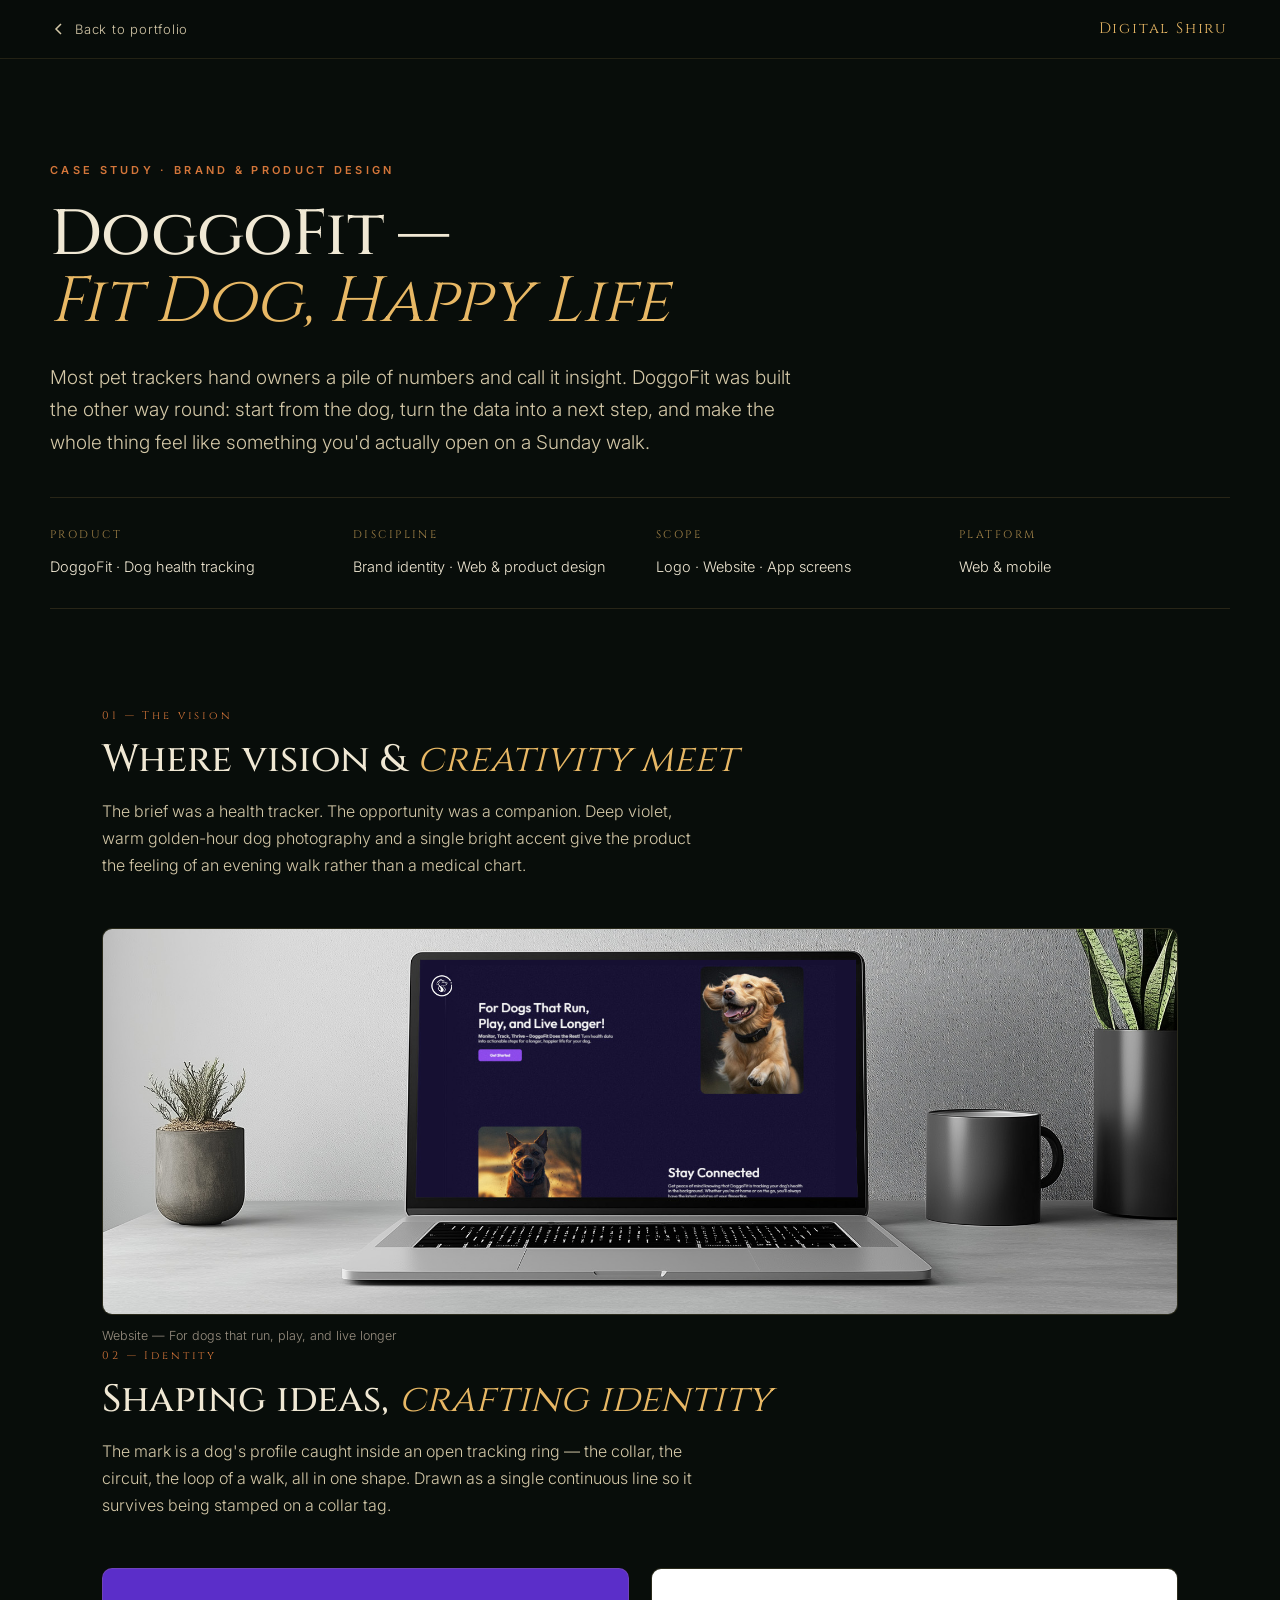
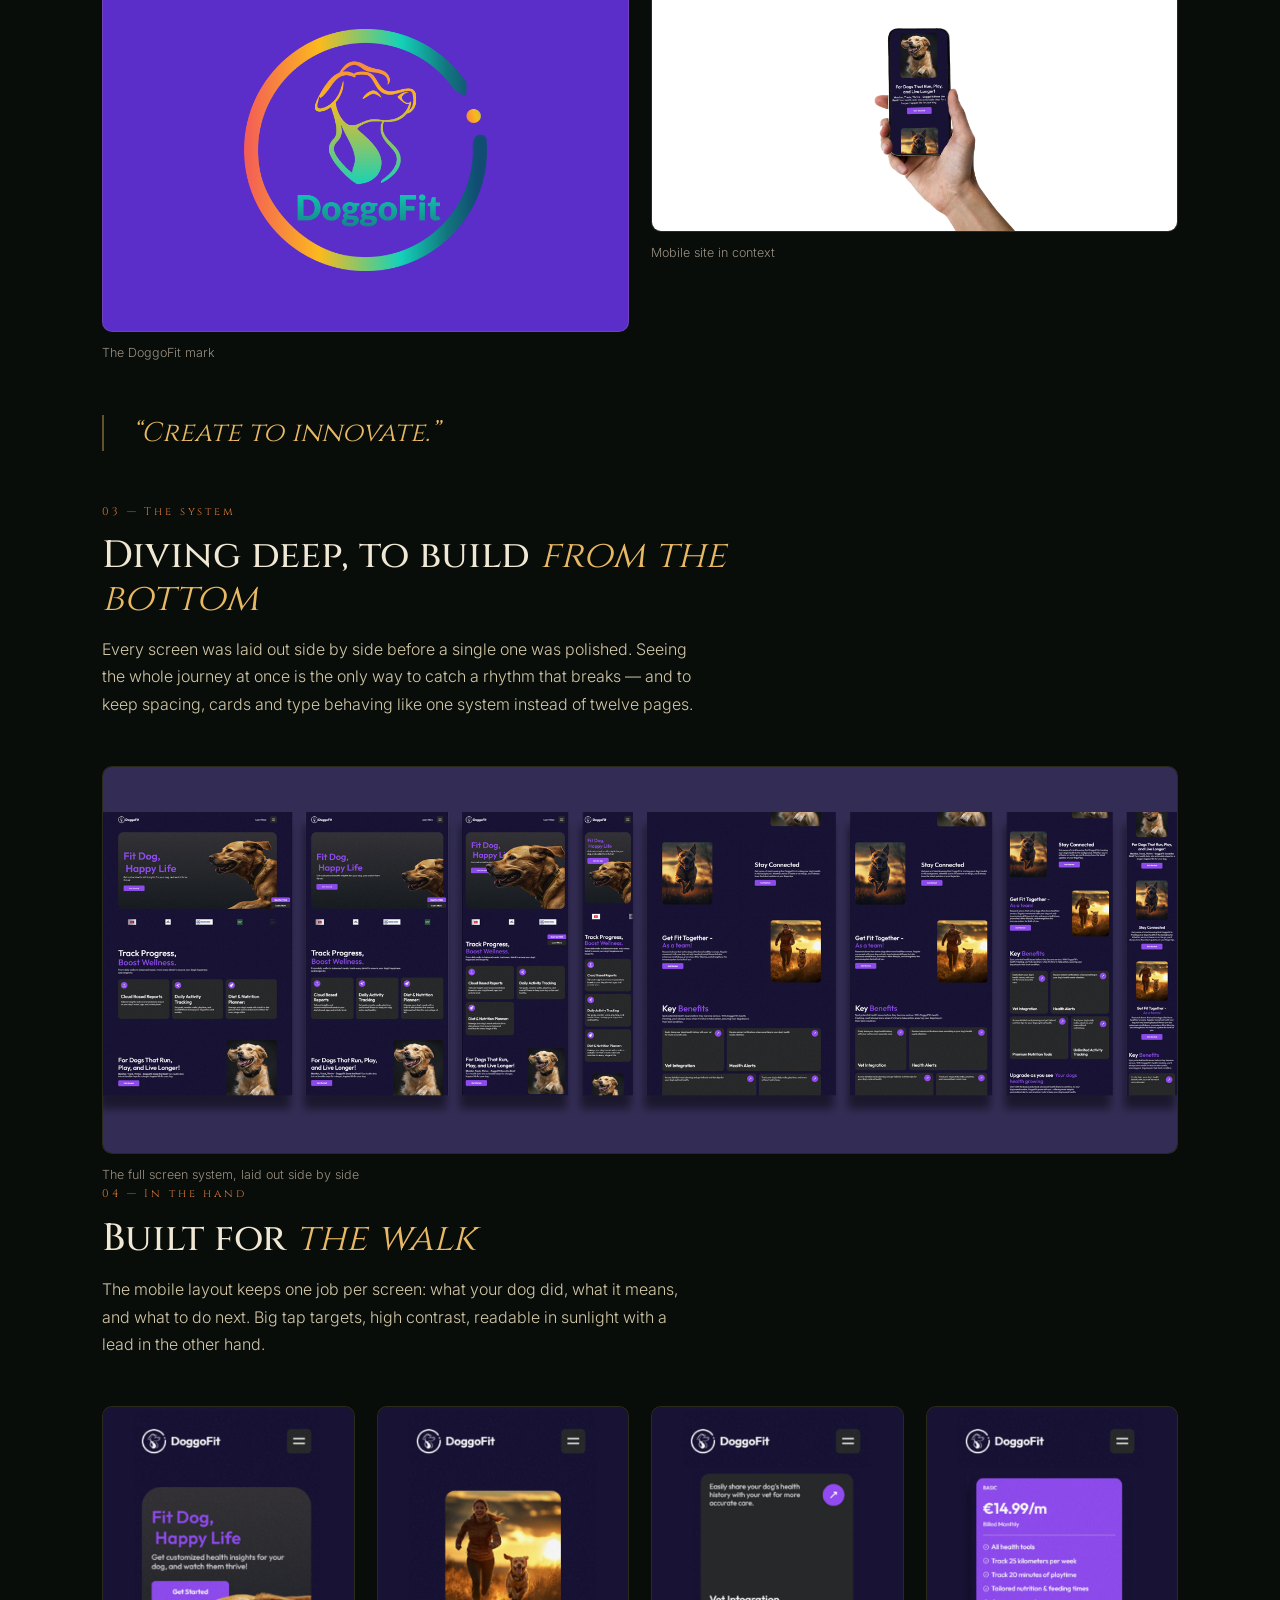
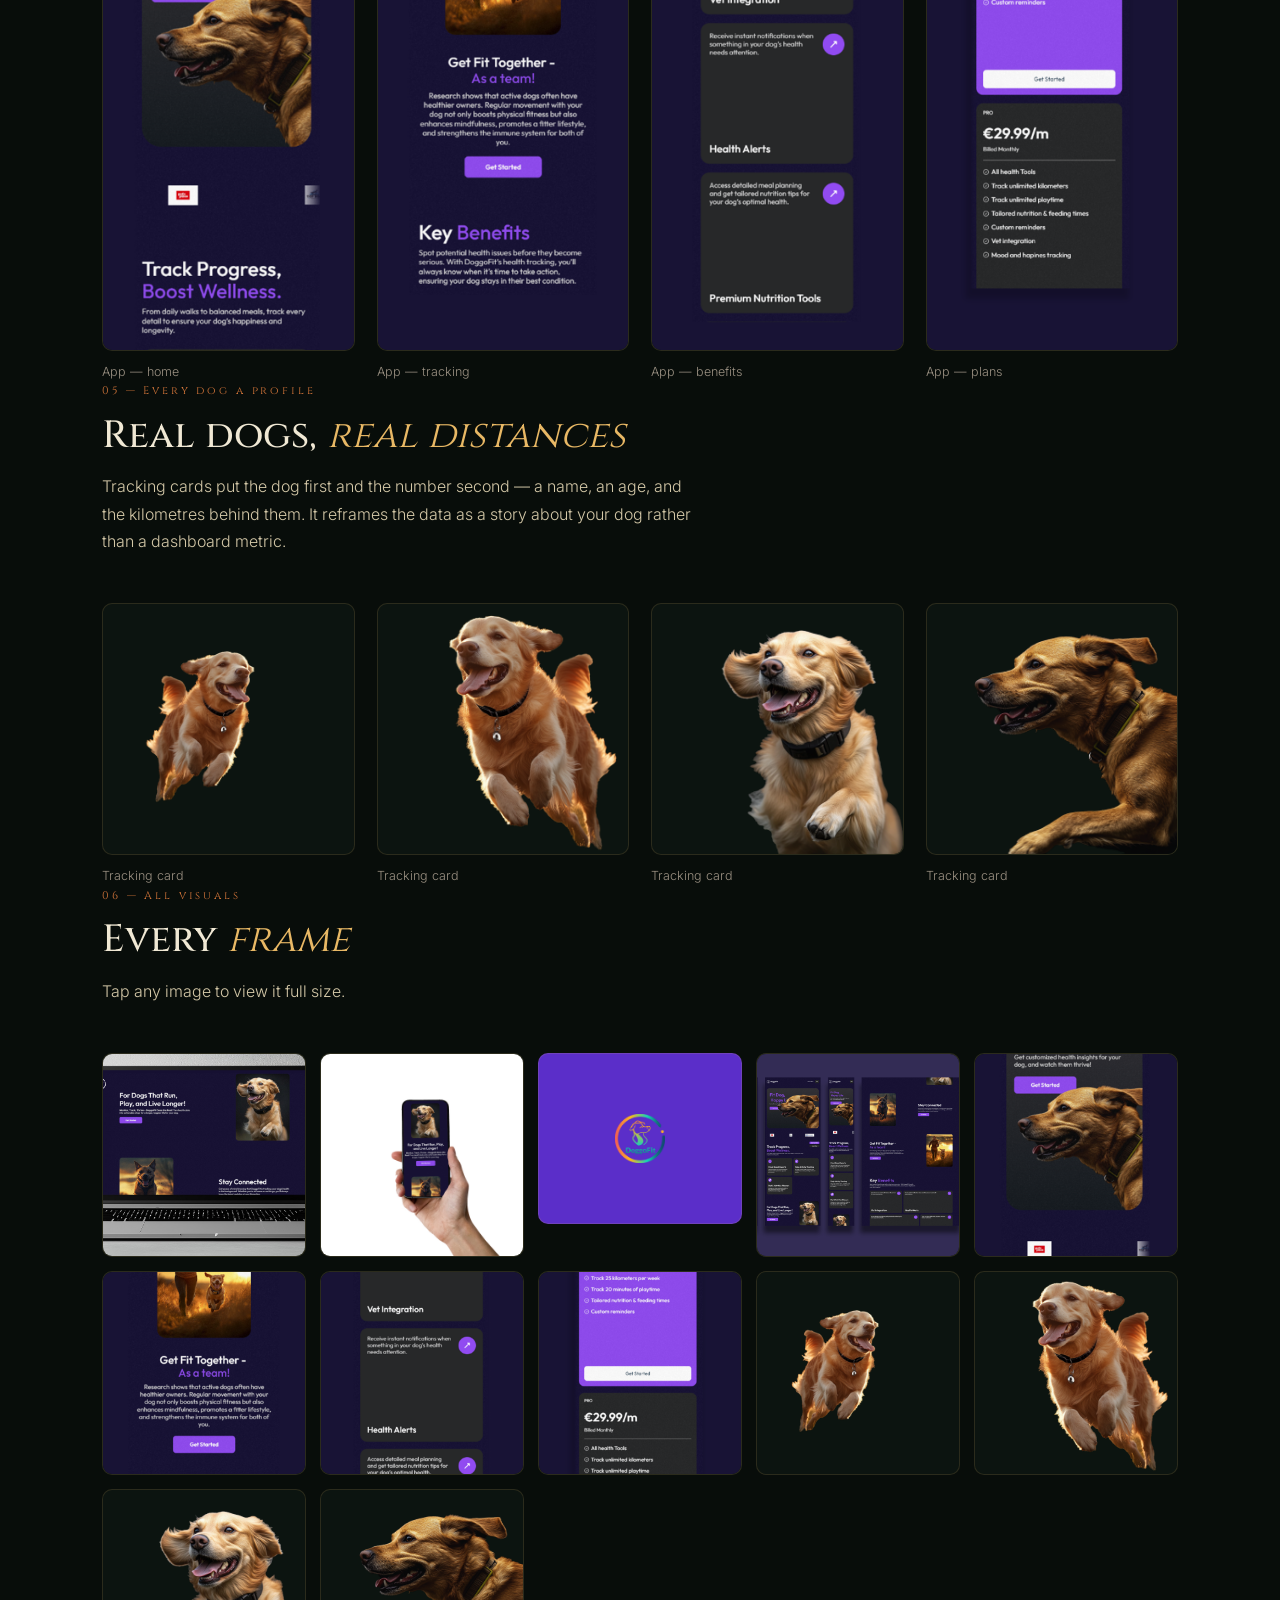
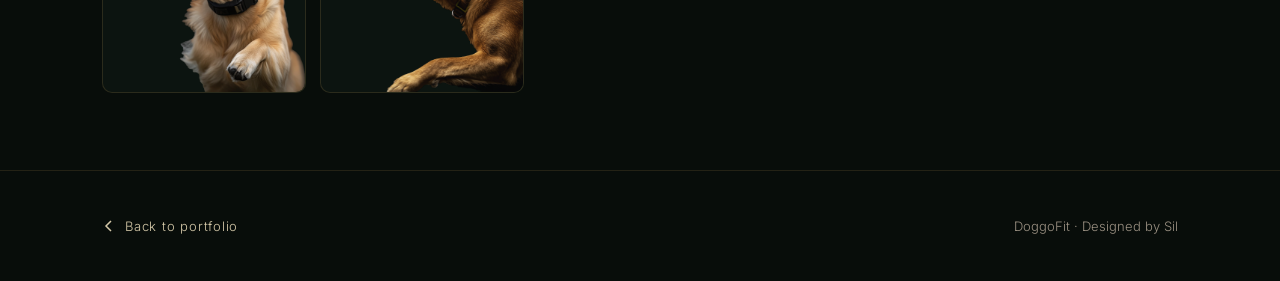
==== case-doggofit.html @ 53820d95 "Legibility pass: WCAG AA contrast + minimum type sizes site-wide Audited every text node against its" ====
<!DOCTYPE html>
<html lang="en">
<head>
<meta charset="UTF-8" />
<meta name="viewport" content="width=device-width, initial-scale=1.0" />
<title>DoggoFit — Dog Health Tracking · Case Study · Digital Shiru</title>
<meta name="description" content="Case study: brand and product design for DoggoFit — turning a dog's health data into something owners actually act on." />
<link rel="preconnect" href="https://fonts.googleapis.com" />
<link rel="preconnect" href="https://fonts.gstatic.com" crossorigin />
<link href="https://fonts.googleapis.com/css2?family=Cinzel:wght@400;500;700&family=Inter:wght@300;400;500;600&display=swap" rel="stylesheet" />
<style>
  :root{
    --bg:#080d0a; --bg-2:#0c1410; --paper:#f0e8d4; --paper-muted:#d4c8a8;
    --gold:#e8b865; --gold-hi:#f5d088; --ember:#d4763a; --stone:#9a9082;
    --ease:cubic-bezier(.22,1,.36,1);
  }
  *{box-sizing:border-box}
  html{scroll-behavior:smooth}
  body{margin:0; background:var(--bg); color:var(--paper); font-family:'Inter',sans-serif; font-weight:300; font-size:16px; line-height:1.7; -webkit-font-smoothing:antialiased}
  img{max-width:100%; display:block}
  a{color:inherit}
  .wrap{max-width:1180px; margin:0 auto; padding:0 clamp(20px,5vw,52px)}

  .topbar{
    position:sticky; top:0; z-index:50;
    display:flex; align-items:center; justify-content:space-between; gap:20px;
    padding:16px clamp(20px,5vw,52px);
    background:rgba(8,13,10,.82); backdrop-filter:blur(12px);
    border-bottom:1px solid rgba(232,184,101,.12);
  }
  .back{display:inline-flex; align-items:center; gap:9px; text-decoration:none; font-size:13px; letter-spacing:.06em; color:var(--paper-muted); transition:color .3s}
  .back:hover{color:var(--gold)}
  .back svg{width:14px;height:14px}
  .topbar-brand{font-family:'Cinzel',serif; font-size:15px; letter-spacing:.12em; color:var(--gold)}

  .hero{padding:clamp(56px,8vw,110px) 0 clamp(40px,5vw,64px)}
  .eyebrow{font-family:'Inter',sans-serif; font-size:11px; font-weight:600; letter-spacing:.3em; text-transform:uppercase; color:var(--ember); margin:0 0 22px}
  h1{font-family:'Cinzel',serif; font-weight:500; font-size:clamp(32px,5.4vw,64px); line-height:1.05; letter-spacing:-.01em; margin:0 0 26px}
  h1 .accent{color:var(--gold); font-style:italic; font-weight:400}
  .lede{font-size:clamp(16px,1.7vw,19px); color:var(--paper-muted); max-width:62ch; margin:0 0 38px}
  .meta{display:grid; grid-template-columns:repeat(auto-fit,minmax(180px,1fr)); gap:24px 32px; padding:28px 0; margin-bottom:34px; border-top:1px solid rgba(232,184,101,.14); border-bottom:1px solid rgba(232,184,101,.14)}
  .meta-k{display:block; font-family:'Cinzel',serif; font-size:11px; letter-spacing:.22em; text-transform:uppercase; color:var(--gold); opacity:.7; margin-bottom:8px}
  .meta-v{font-size:14.5px; color:var(--paper)}

  section{padding:clamp(52px,7vw,96px) 0}
  .sec-head{max-width:70ch; margin-bottom:clamp(30px,4vw,48px)}
  .sec-num{font-family:'Cinzel',serif; font-size:11px; letter-spacing:.26em; color:var(--ember); display:block; margin-bottom:14px}
  h2{font-family:'Cinzel',serif; font-weight:500; font-size:clamp(24px,3.4vw,38px); line-height:1.12; margin:0 0 16px}
  h2 .accent{color:var(--gold); font-style:italic; font-weight:400}
  .sec-head p{color:var(--paper-muted); margin:0 0 14px; max-width:60ch}
  .sec-head p:last-child{margin-bottom:0}
  .pull{font-family:'Cinzel',serif; font-size:clamp(18px,2.4vw,27px); line-height:1.35; color:var(--gold); font-style:italic; margin:clamp(34px,4vw,52px) 0; padding-left:clamp(18px,2.4vw,28px); border-left:2px solid rgba(232,184,101,.4); max-width:26ch}

  .grid{display:grid; gap:clamp(14px,1.8vw,22px)}
  .g-1{grid-template-columns:1fr}
  .g-2{grid-template-columns:repeat(2,1fr)}
  .g-4{grid-template-columns:repeat(4,1fr)}
  .shot{position:relative; border-radius:10px; overflow:hidden; cursor:zoom-in; border:1px solid rgba(232,184,101,.14); background:var(--bg-2); transition:transform .5s var(--ease), border-color .4s, box-shadow .4s}
  .shot:hover{transform:translateY(-4px); border-color:rgba(232,184,101,.42); box-shadow:0 26px 56px -34px rgba(0,0,0,.9)}
  .shot img{width:100%; height:auto}
  .cap{font-size:12.5px; color:var(--stone); margin-top:10px}
  figure{margin:0}

  .logo-box{display:grid; place-items:center; padding:clamp(30px,5vw,60px); background:#5b2ec9}
  .logo-box img{max-width:min(260px,60%)}

  .gallery{display:grid; grid-template-columns:repeat(auto-fill,minmax(200px,1fr)); gap:14px}
  .gallery .shot img{aspect-ratio:1/1; object-fit:cover; height:100%}

  #lb{position:fixed; inset:0; z-index:9999; display:none; place-items:center; background:rgba(5,8,6,.95); backdrop-filter:blur(8px); padding:4vh 4vw}
  #lb.open{display:grid}
  #lb img{max-width:100%; max-height:88vh; border-radius:6px; box-shadow:0 40px 120px -30px #000; border:1px solid rgba(232,184,101,.22)}
  .lb-close,.lb-nav{position:fixed; background:rgba(12,20,16,.8); border:1px solid rgba(232,184,101,.28); color:var(--paper); cursor:pointer; border-radius:50%; width:46px; height:46px; display:grid; place-items:center; font-size:18px; transition:background .3s,color .3s}
  .lb-close:hover,.lb-nav:hover{background:var(--gold); color:#0d0a05}
  .lb-close{top:20px; right:20px}
  .lb-prev{left:20px; top:50%; transform:translateY(-50%)}
  .lb-next{right:20px; top:50%; transform:translateY(-50%)}
  .lb-count{position:fixed; bottom:22px; left:50%; transform:translateX(-50%); font-family:'Cinzel',serif; font-size:12px; letter-spacing:.18em; color:var(--paper-muted)}

  footer{border-top:1px solid rgba(232,184,101,.12); padding:44px 0; margin-top:clamp(40px,6vw,80px)}
  .foot-in{display:flex; align-items:center; justify-content:space-between; gap:20px; flex-wrap:wrap}
  .foot-in span{font-size:13px; color:var(--stone)}

  @media(max-width:820px){ .g-4{grid-template-columns:repeat(2,1fr)} }
  @media(max-width:560px){ .g-2{grid-template-columns:1fr} .lb-prev{left:10px} .lb-next{right:10px} }
</style>
</head>
<body>

<header class="topbar">
  <a class="back" href="index.html#design">
    <svg viewBox="0 0 14 14" fill="none" stroke="currentColor" stroke-width="1.5"><path d="M9 2L4 7l5 5"/></svg>
    Back to portfolio
  </a>
  <span class="topbar-brand">Digital Shiru</span>
</header>

<main>
  <!-- ============ HERO ============ -->
  <div class="wrap hero">
    <p class="eyebrow">Case Study · Brand &amp; Product Design</p>
    <h1>DoggoFit —<br /><span class="accent">Fit Dog, Happy Life</span></h1>
    <p class="lede">
      Most pet trackers hand owners a pile of numbers and call it insight. DoggoFit was built
      the other way round: start from the dog, turn the data into a next step, and make the
      whole thing feel like something you'd actually open on a Sunday walk.
    </p>

    <div class="meta">
      <div><span class="meta-k">Product</span><span class="meta-v">DoggoFit · Dog health tracking</span></div>
      <div><span class="meta-k">Discipline</span><span class="meta-v">Brand identity · Web &amp; product design</span></div>
      <div><span class="meta-k">Scope</span><span class="meta-v">Logo · Website · App screens</span></div>
      <div><span class="meta-k">Platform</span><span class="meta-v">Web &amp; mobile</span></div>
    </div>
  </div>

  <!-- ============ 01 ============ -->
  <section class="wrap">
    <div class="sec-head">
      <span class="sec-num">01 — The vision</span>
      <h2>Where vision &amp; <span class="accent">creativity meet</span></h2>
      <p>
        The brief was a health tracker. The opportunity was a companion. Deep violet, warm
        golden-hour dog photography and a single bright accent give the product the feeling of
        an evening walk rather than a medical chart.
      </p>
    </div>
    <div class="grid g-1" id="g-vision"></div>
  </section>

  <!-- ============ 02 ============ -->
  <section class="wrap">
    <div class="sec-head">
      <span class="sec-num">02 — Identity</span>
      <h2>Shaping ideas, <span class="accent">crafting identity</span></h2>
      <p>
        The mark is a dog's profile caught inside an open tracking ring — the collar, the
        circuit, the loop of a walk, all in one shape. Drawn as a single continuous line so it
        survives being stamped on a collar tag.
      </p>
    </div>
    <div class="grid g-2" id="g-identity"></div>
    <p class="pull">“Create to innovate.”</p>
  </section>

  <!-- ============ 03 ============ -->
  <section class="wrap">
    <div class="sec-head">
      <span class="sec-num">03 — The system</span>
      <h2>Diving deep, to build <span class="accent">from the bottom</span></h2>
      <p>
        Every screen was laid out side by side before a single one was polished. Seeing the
        whole journey at once is the only way to catch a rhythm that breaks — and to keep
        spacing, cards and type behaving like one system instead of twelve pages.
      </p>
    </div>
    <div class="grid g-1" id="g-system"></div>
  </section>

  <!-- ============ 04 ============ -->
  <section class="wrap">
    <div class="sec-head">
      <span class="sec-num">04 — In the hand</span>
      <h2>Built for <span class="accent">the walk</span></h2>
      <p>
        The mobile layout keeps one job per screen: what your dog did, what it means, and what
        to do next. Big tap targets, high contrast, readable in sunlight with a lead in the
        other hand.
      </p>
    </div>
    <div class="grid g-4" id="g-app"></div>
  </section>

  <!-- ============ 05 ============ -->
  <section class="wrap">
    <div class="sec-head">
      <span class="sec-num">05 — Every dog a profile</span>
      <h2>Real dogs, <span class="accent">real distances</span></h2>
      <p>
        Tracking cards put the dog first and the number second — a name, an age, and the
        kilometres behind them. It reframes the data as a story about your dog rather than a
        dashboard metric.
      </p>
    </div>
    <div class="grid g-4" id="g-cards"></div>
  </section>

  <!-- ============ GALLERY ============ -->
  <section class="wrap">
    <div class="sec-head">
      <span class="sec-num">06 — All visuals</span>
      <h2>Every <span class="accent">frame</span></h2>
      <p>Tap any image to view it full size.</p>
    </div>
    <div class="gallery" id="g-all"></div>
  </section>
</main>

<footer>
  <div class="wrap foot-in">
    <a class="back" href="index.html#design">
      <svg viewBox="0 0 14 14" fill="none" stroke="currentColor" stroke-width="1.5"><path d="M9 2L4 7l5 5"/></svg>
      Back to portfolio
    </a>
    <span>DoggoFit · Designed by Sil</span>
  </div>
</footer>

<div id="lb" role="dialog" aria-modal="true" aria-label="Image viewer">
  <img id="lb-img" alt="" />
  <button class="lb-close" id="lb-close" aria-label="Close">✕</button>
  <button class="lb-nav lb-prev" id="lb-prev" aria-label="Previous">‹</button>
  <button class="lb-nav lb-next" id="lb-next" aria-label="Next">›</button>
  <span class="lb-count" id="lb-count"></span>
</div>

<script>
(function () {
  'use strict';
  var DIR = 'assets/images/design/doggofit/';
  var shots = [
    { f: '01-laptop.jpg',   c: 'Website — For dogs that run, play, and live longer' },
    { f: '02-in-hand.jpg',  c: 'Mobile site in context' },
    { f: '04-logo.png',     c: 'The DoggoFit mark' },
    { f: '03-screens.jpg',  c: 'The full screen system, laid out side by side' },
    { f: '05-app-1.png',    c: 'App — home' },
    { f: '06-app-2.png',    c: 'App — tracking' },
    { f: '07-app-3.png',    c: 'App — benefits' },
    { f: '08-app-4.png',    c: 'App — plans' },
    { f: '09-card-1.png',   c: 'Tracking card' },
    { f: '10-card-2.png',   c: 'Tracking card' },
    { f: '11-card-3.png',   c: 'Tracking card' },
    { f: '12-card-4.png',   c: 'Tracking card' }
  ];
  var groups = {
    'g-vision':   ['01-laptop.jpg'],
    'g-identity': ['04-logo.png', '02-in-hand.jpg'],
    'g-system':   ['03-screens.jpg'],
    'g-app':      ['05-app-1.png', '06-app-2.png', '07-app-3.png', '08-app-4.png'],
    'g-cards':    ['09-card-1.png', '10-card-2.png', '11-card-3.png', '12-card-4.png']
  };
  var byFile = {};
  shots.forEach(function (s, i) { byFile[s.f] = { i: i, c: s.c }; });

  function tile(file, withCap) {
    var meta = byFile[file] || { i: 0, c: '' };
    var fig = document.createElement('figure');
    var box = document.createElement('div');
    box.className = 'shot' + (file === '04-logo.png' ? ' logo-box' : '');
    box.dataset.i = meta.i;
    var img = document.createElement('img');
    img.src = DIR + file;
    img.alt = meta.c || 'DoggoFit design';
    img.loading = 'lazy';
    img.decoding = 'async';
    box.appendChild(img);
    fig.appendChild(box);
    if (withCap && meta.c) {
      var cap = document.createElement('figcaption');
      cap.className = 'cap';
      cap.textContent = meta.c;
      fig.appendChild(cap);
    }
    return fig;
  }

  Object.keys(groups).forEach(function (id) {
    var host = document.getElementById(id);
    if (!host) return;
    groups[id].forEach(function (f) { host.appendChild(tile(f, true)); });
  });

  var all = document.getElementById('g-all');
  shots.forEach(function (s) { all.appendChild(tile(s.f, false)); });

  var lb = document.getElementById('lb');
  var lbImg = document.getElementById('lb-img');
  var lbCount = document.getElementById('lb-count');
  var cur = 0;

  function show(i) {
    cur = (i + shots.length) % shots.length;
    lbImg.src = DIR + shots[cur].f;
    lbImg.alt = shots[cur].c;
    lbCount.textContent = (cur + 1) + ' / ' + shots.length;
  }
  function open(i) { show(i); lb.classList.add('open'); document.body.style.overflow = 'hidden'; }
  function close() { lb.classList.remove('open'); lbImg.src = ''; document.body.style.overflow = ''; }

  document.addEventListener('click', function (e) {
    var s = e.target.closest ? e.target.closest('.shot') : null;
    if (s && s.dataset.i !== undefined) open(Number(s.dataset.i));
  });
  document.getElementById('lb-close').addEventListener('click', close);
  document.getElementById('lb-prev').addEventListener('click', function (e) { e.stopPropagation(); show(cur - 1); });
  document.getElementById('lb-next').addEventListener('click', function (e) { e.stopPropagation(); show(cur + 1); });
  lb.addEventListener('click', function (e) { if (e.target === lb || e.target === lbImg) close(); });
  document.addEventListener('keydown', function (e) {
    if (!lb.classList.contains('open')) return;
    if (e.key === 'Escape') close();
    if (e.key === 'ArrowLeft') show(cur - 1);
    if (e.key === 'ArrowRight') show(cur + 1);
  });
})();
</script>
</body>
</html>
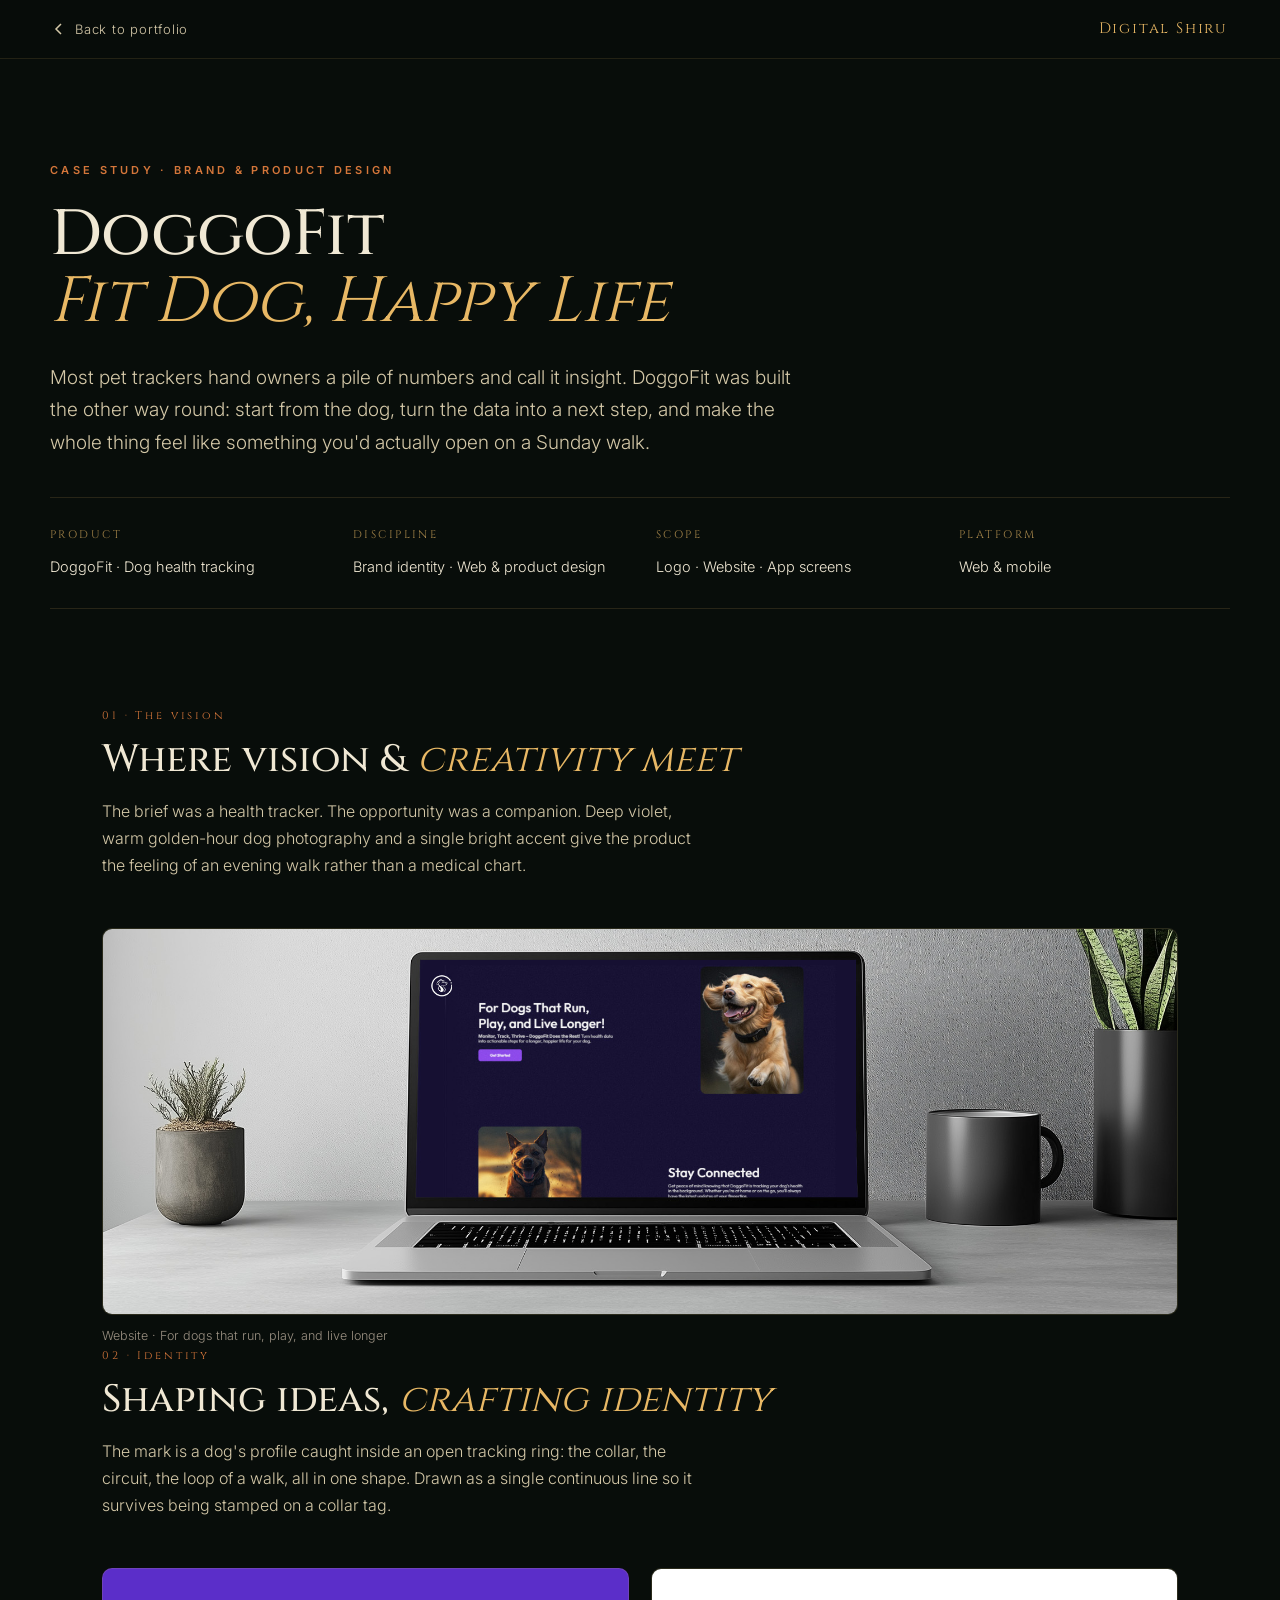
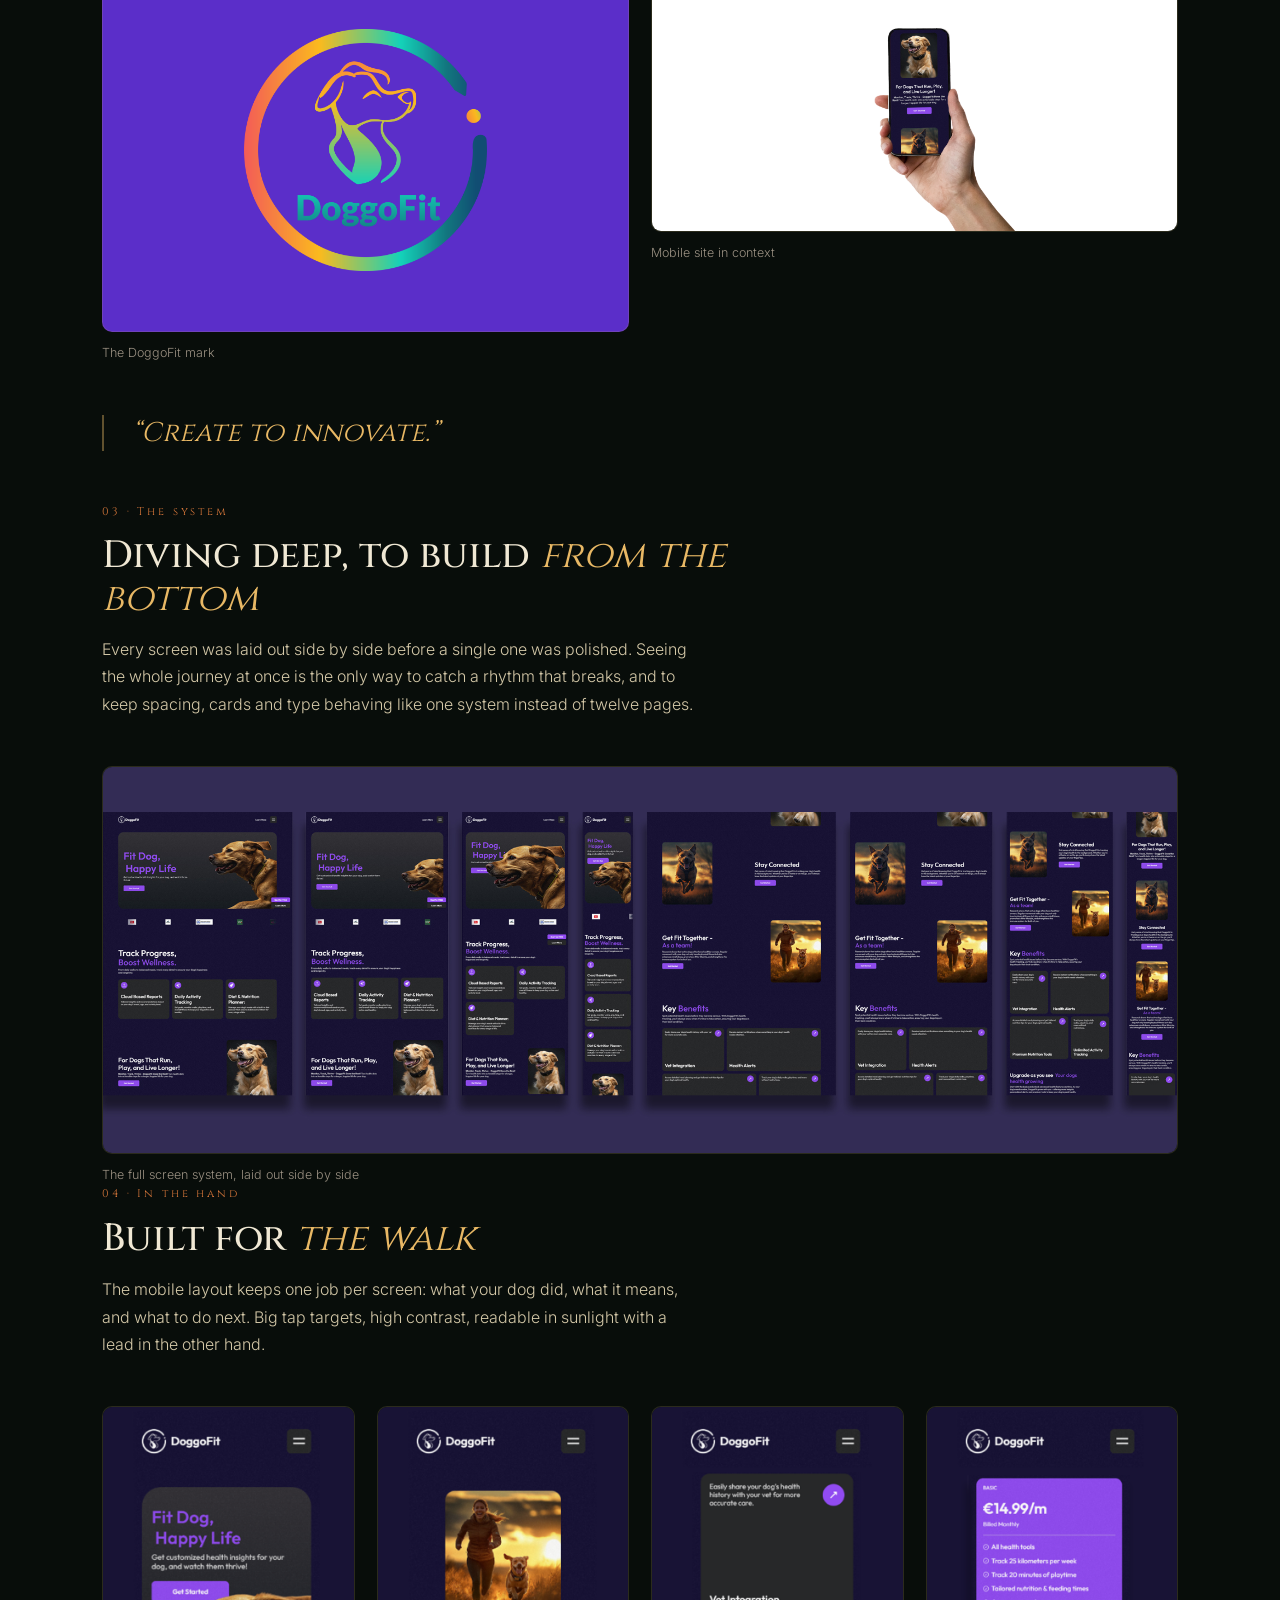
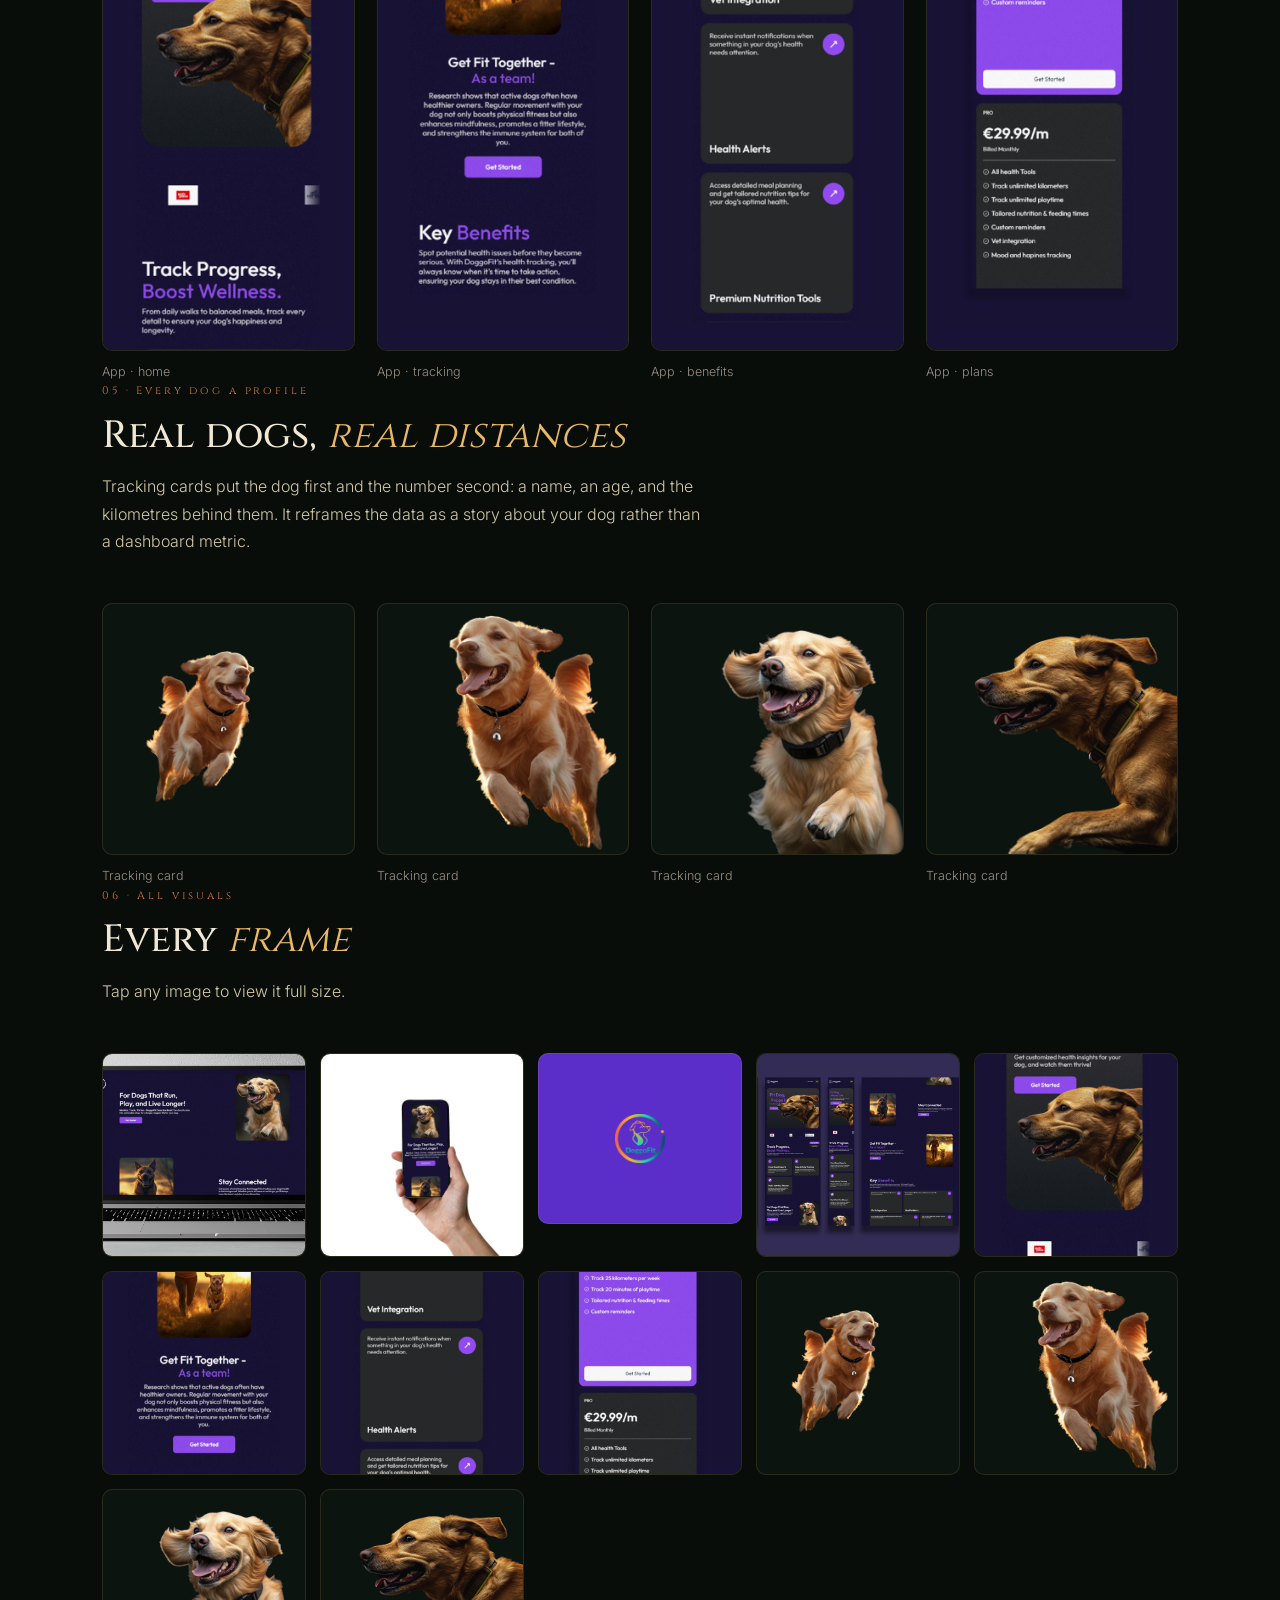
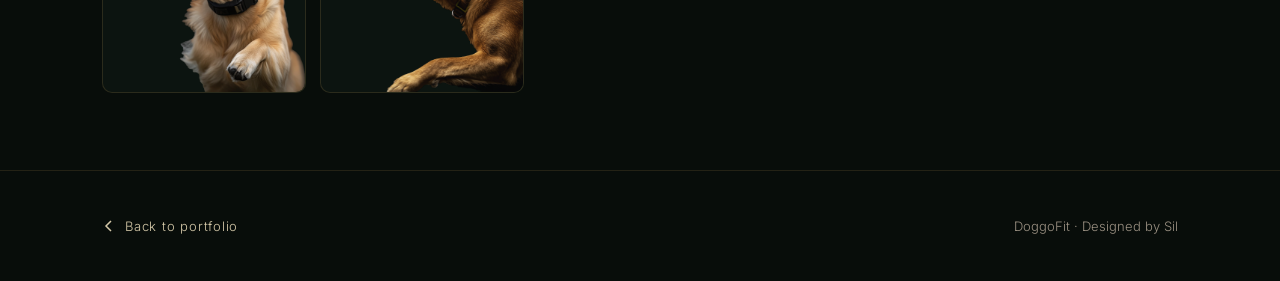
==== commit 5502bcf4: "Remove every em dash from the site copy 107 em dashes across the four pages, replaced by punctuation" ====
--- a/case-doggofit.html
+++ b/case-doggofit.html
@@ -3,8 +3,8 @@
 <head>
 <meta charset="UTF-8" />
 <meta name="viewport" content="width=device-width, initial-scale=1.0" />
-<title>DoggoFit — Dog Health Tracking · Case Study · Digital Shiru</title>
-<meta name="description" content="Case study: brand and product design for DoggoFit — turning a dog's health data into something owners actually act on." />
+<title>DoggoFit · Dog Health Tracking · Case Study · Digital Shiru</title>
+<meta name="description" content="Case study: brand and product design for DoggoFit, turning a dog's health data into something owners actually act on." />
 <link rel="preconnect" href="https://fonts.googleapis.com" />
 <link rel="preconnect" href="https://fonts.gstatic.com" crossorigin />
 <link href="https://fonts.googleapis.com/css2?family=Cinzel:wght@400;500;700&family=Inter:wght@300;400;500;600&display=swap" rel="stylesheet" />
@@ -99,7 +99,7 @@
   <!-- ============ HERO ============ -->
   <div class="wrap hero">
     <p class="eyebrow">Case Study · Brand &amp; Product Design</p>
-    <h1>DoggoFit —<br /><span class="accent">Fit Dog, Happy Life</span></h1>
+    <h1>DoggoFit <br /><span class="accent">Fit Dog, Happy Life</span></h1>
     <p class="lede">
       Most pet trackers hand owners a pile of numbers and call it insight. DoggoFit was built
       the other way round: start from the dog, turn the data into a next step, and make the
@@ -117,7 +117,7 @@
   <!-- ============ 01 ============ -->
   <section class="wrap">
     <div class="sec-head">
-      <span class="sec-num">01 — The vision</span>
+      <span class="sec-num">01 · The vision</span>
       <h2>Where vision &amp; <span class="accent">creativity meet</span></h2>
       <p>
         The brief was a health tracker. The opportunity was a companion. Deep violet, warm
@@ -131,10 +131,10 @@
   <!-- ============ 02 ============ -->
   <section class="wrap">
     <div class="sec-head">
-      <span class="sec-num">02 — Identity</span>
+      <span class="sec-num">02 · Identity</span>
       <h2>Shaping ideas, <span class="accent">crafting identity</span></h2>
       <p>
-        The mark is a dog's profile caught inside an open tracking ring — the collar, the
+        The mark is a dog's profile caught inside an open tracking ring: the collar, the
         circuit, the loop of a walk, all in one shape. Drawn as a single continuous line so it
         survives being stamped on a collar tag.
       </p>
@@ -146,11 +146,11 @@
   <!-- ============ 03 ============ -->
   <section class="wrap">
     <div class="sec-head">
-      <span class="sec-num">03 — The system</span>
+      <span class="sec-num">03 · The system</span>
       <h2>Diving deep, to build <span class="accent">from the bottom</span></h2>
       <p>
         Every screen was laid out side by side before a single one was polished. Seeing the
-        whole journey at once is the only way to catch a rhythm that breaks — and to keep
+        whole journey at once is the only way to catch a rhythm that breaks, and to keep
         spacing, cards and type behaving like one system instead of twelve pages.
       </p>
     </div>
@@ -160,7 +160,7 @@
   <!-- ============ 04 ============ -->
   <section class="wrap">
     <div class="sec-head">
-      <span class="sec-num">04 — In the hand</span>
+      <span class="sec-num">04 · In the hand</span>
       <h2>Built for <span class="accent">the walk</span></h2>
       <p>
         The mobile layout keeps one job per screen: what your dog did, what it means, and what
@@ -174,10 +174,10 @@
   <!-- ============ 05 ============ -->
   <section class="wrap">
     <div class="sec-head">
-      <span class="sec-num">05 — Every dog a profile</span>
+      <span class="sec-num">05 · Every dog a profile</span>
       <h2>Real dogs, <span class="accent">real distances</span></h2>
       <p>
-        Tracking cards put the dog first and the number second — a name, an age, and the
+        Tracking cards put the dog first and the number second: a name, an age, and the
         kilometres behind them. It reframes the data as a story about your dog rather than a
         dashboard metric.
       </p>
@@ -188,7 +188,7 @@
   <!-- ============ GALLERY ============ -->
   <section class="wrap">
     <div class="sec-head">
-      <span class="sec-num">06 — All visuals</span>
+      <span class="sec-num">06 · All visuals</span>
       <h2>Every <span class="accent">frame</span></h2>
       <p>Tap any image to view it full size.</p>
     </div>
@@ -219,14 +219,14 @@
   'use strict';
   var DIR = 'assets/images/design/doggofit/';
   var shots = [
-    { f: '01-laptop.jpg',   c: 'Website — For dogs that run, play, and live longer' },
+    { f: '01-laptop.jpg',   c: 'Website · For dogs that run, play, and live longer' },
     { f: '02-in-hand.jpg',  c: 'Mobile site in context' },
     { f: '04-logo.png',     c: 'The DoggoFit mark' },
     { f: '03-screens.jpg',  c: 'The full screen system, laid out side by side' },
-    { f: '05-app-1.png',    c: 'App — home' },
-    { f: '06-app-2.png',    c: 'App — tracking' },
-    { f: '07-app-3.png',    c: 'App — benefits' },
-    { f: '08-app-4.png',    c: 'App — plans' },
+    { f: '05-app-1.png',    c: 'App · home' },
+    { f: '06-app-2.png',    c: 'App · tracking' },
+    { f: '07-app-3.png',    c: 'App · benefits' },
+    { f: '08-app-4.png',    c: 'App · plans' },
     { f: '09-card-1.png',   c: 'Tracking card' },
     { f: '10-card-2.png',   c: 'Tracking card' },
     { f: '11-card-3.png',   c: 'Tracking card' },
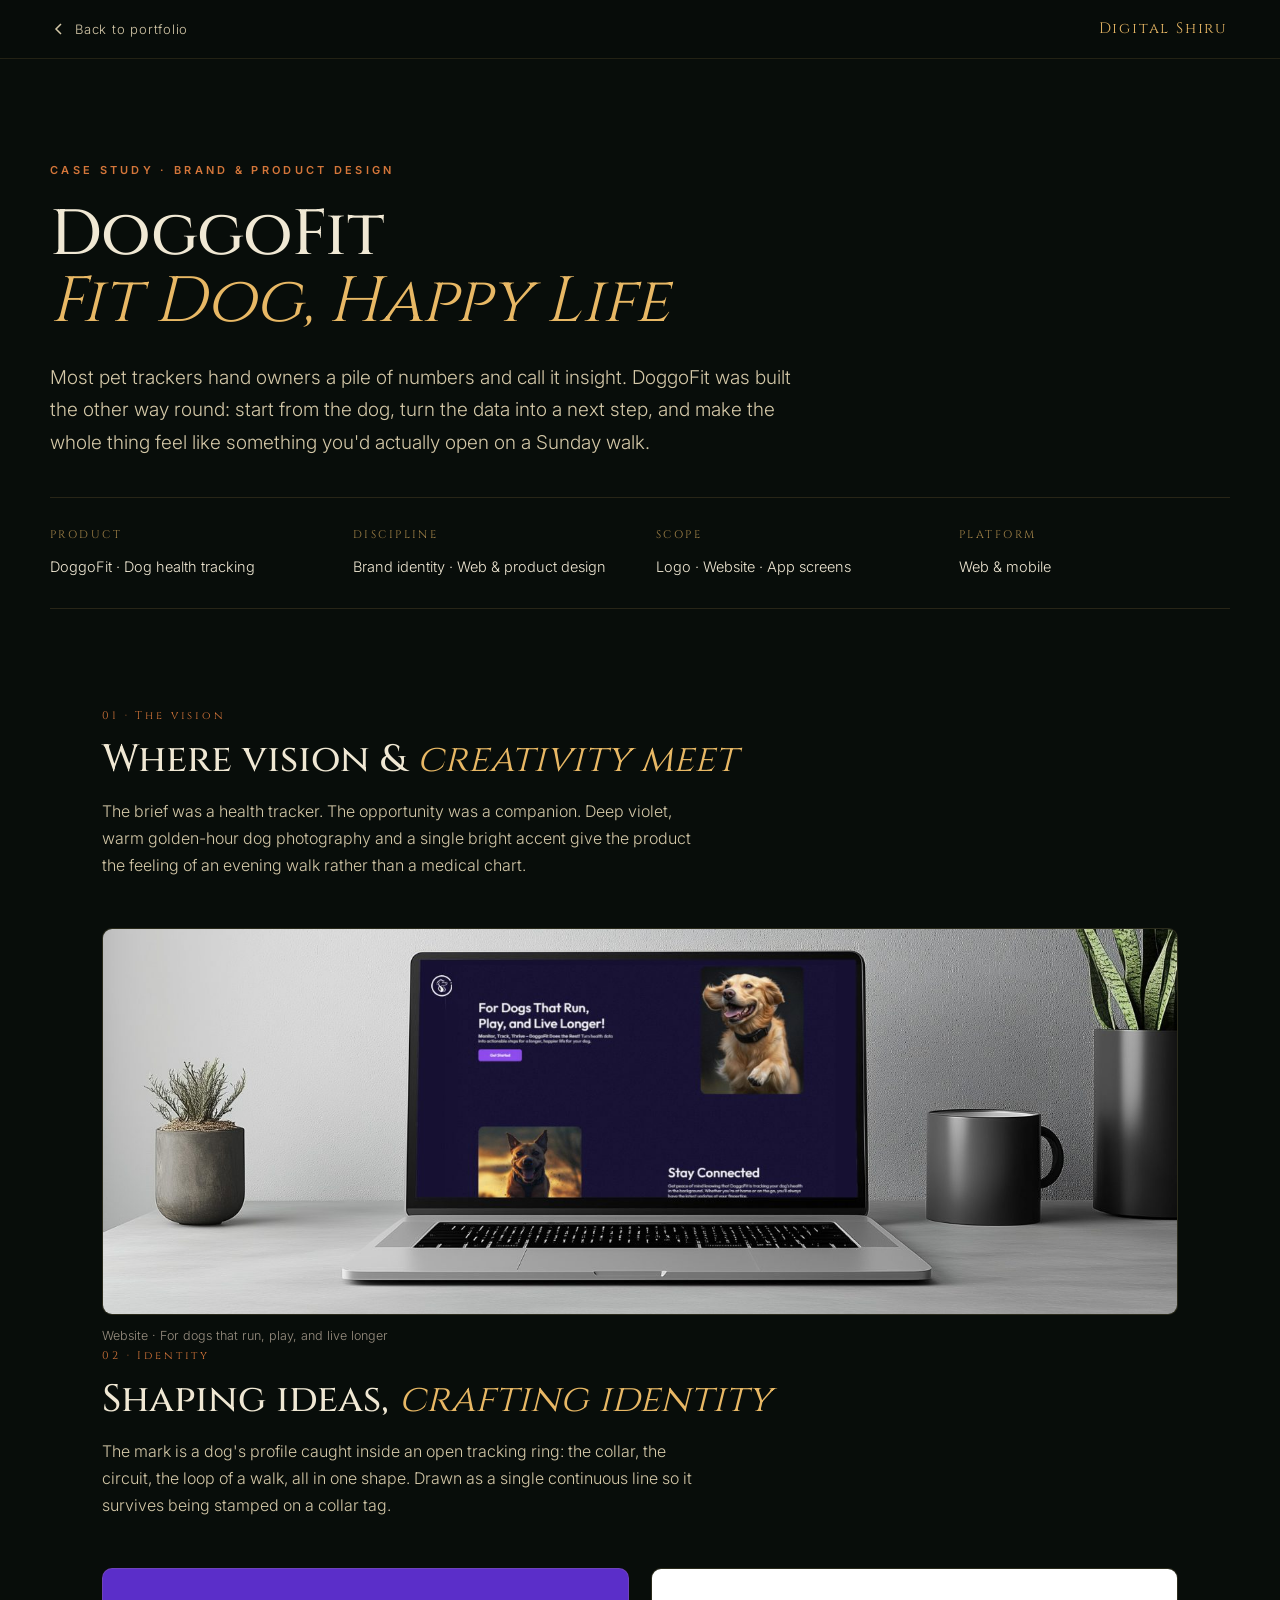
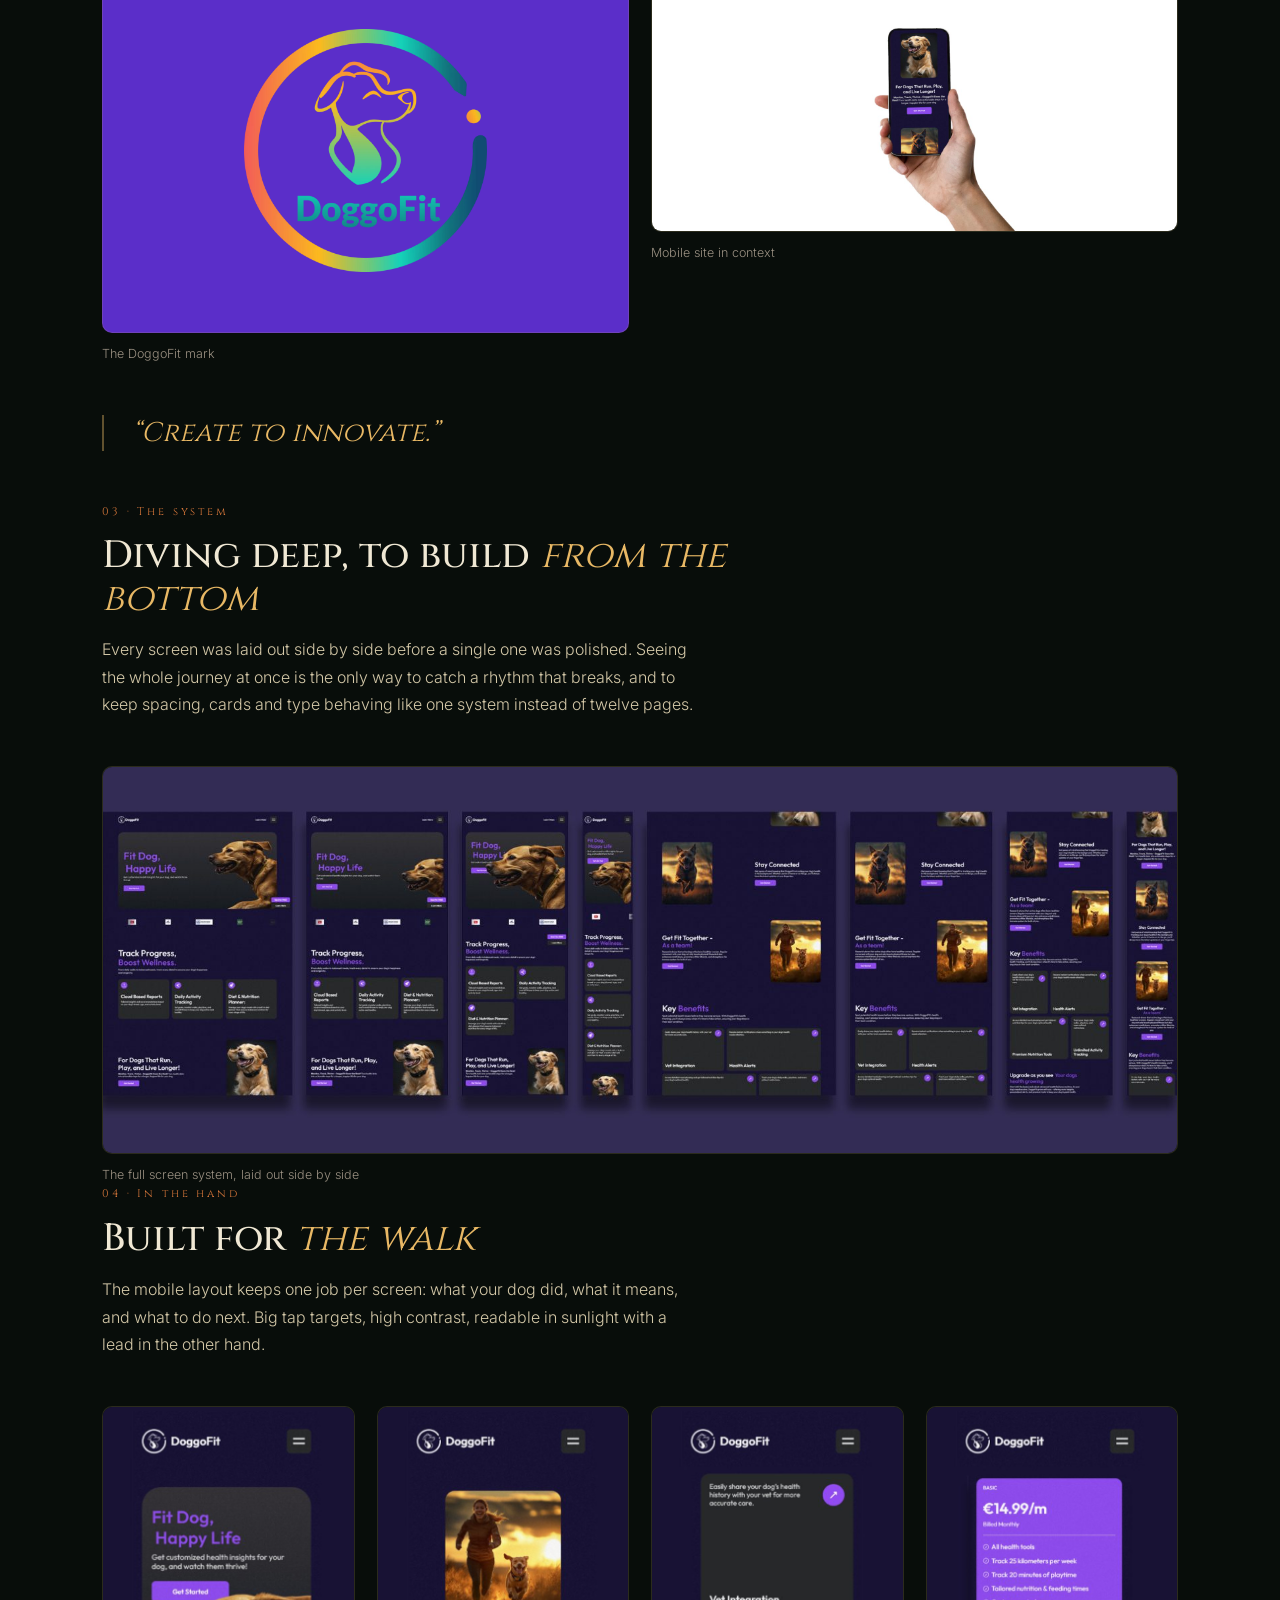
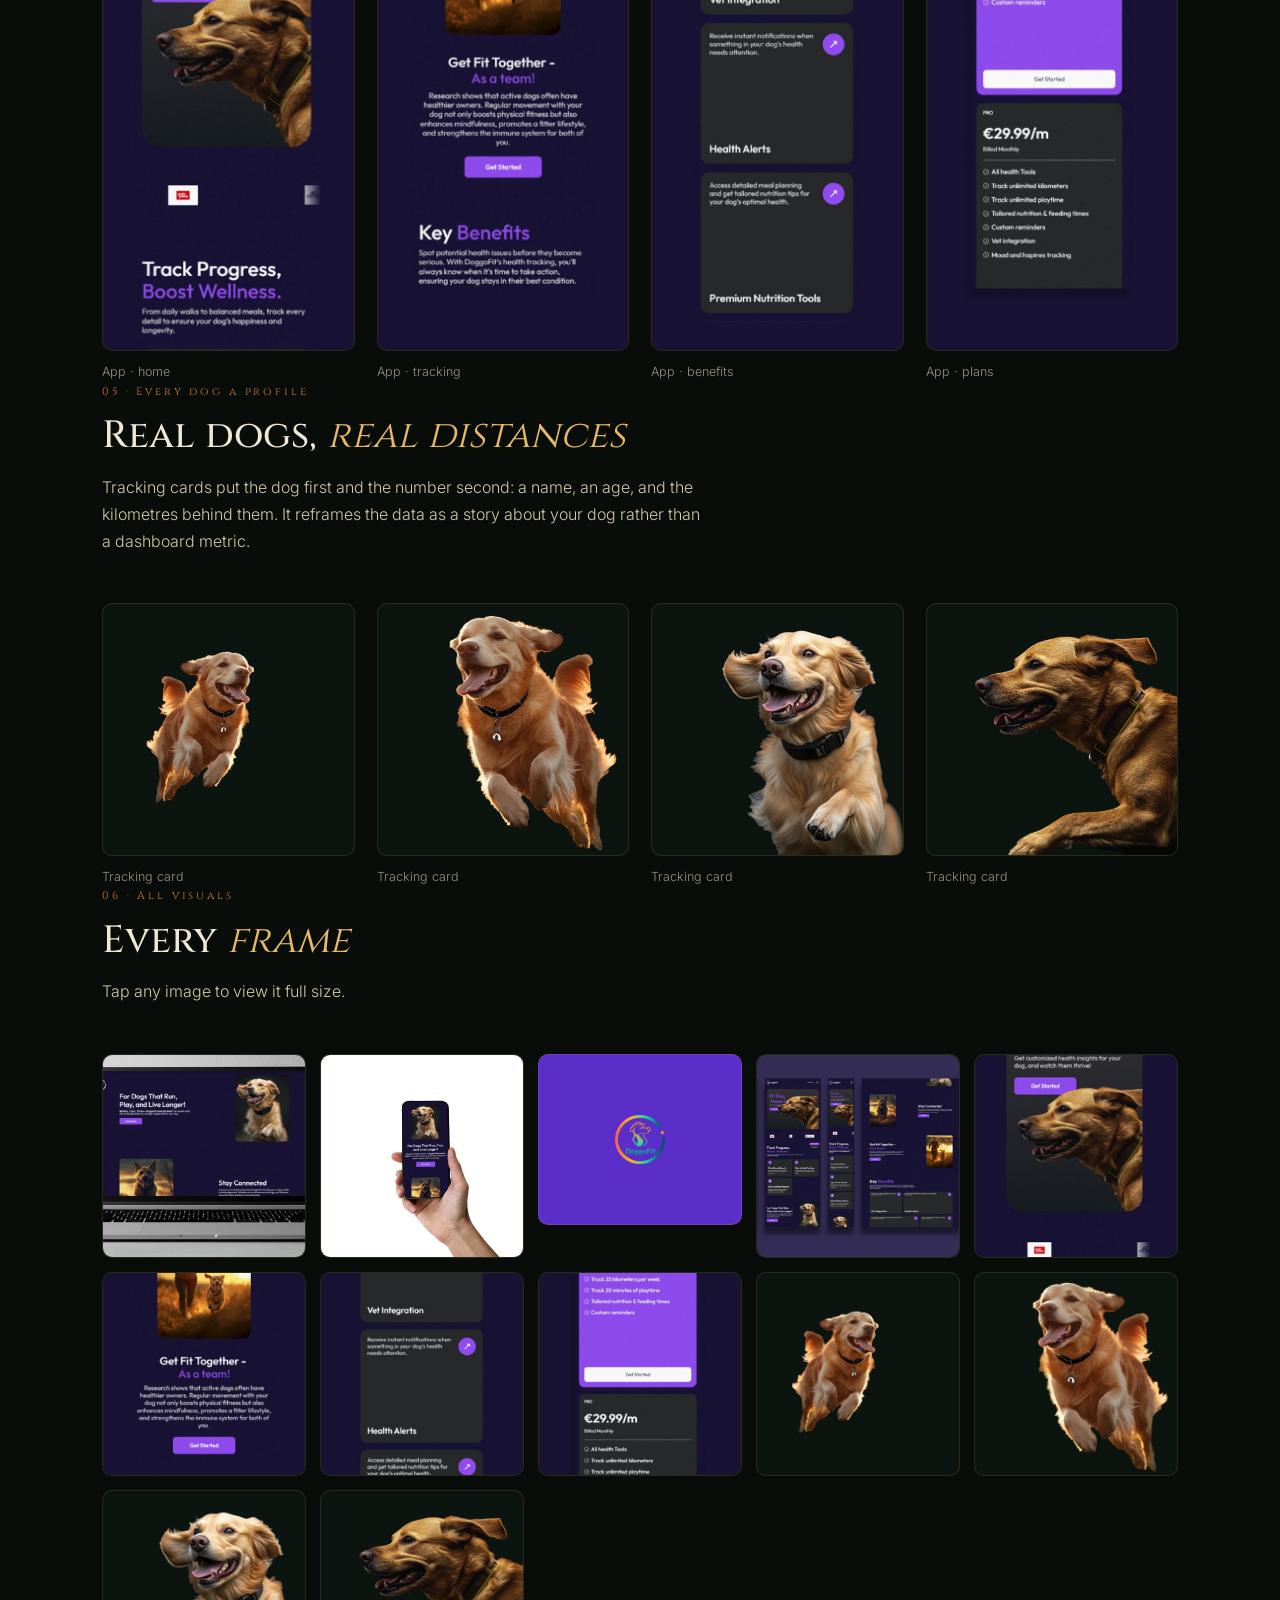
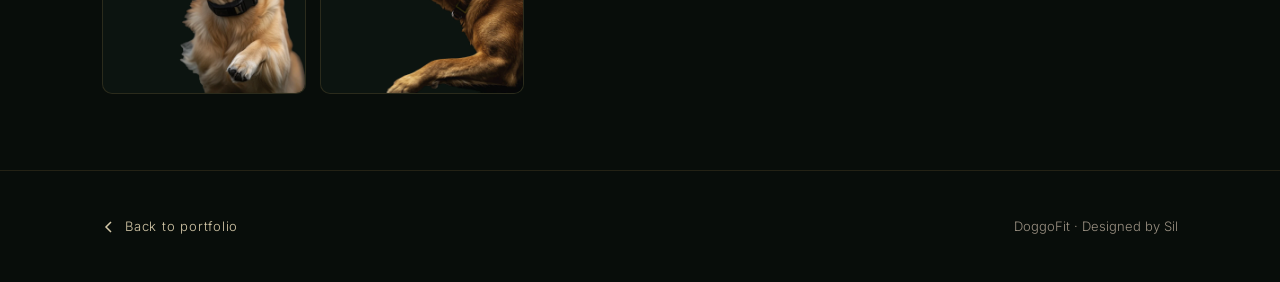
==== commit f734ce42: "Remove dossier band, wire form to Netlify, add favicon, optimise DoggoFit About: dropped the whole d" ====
--- a/case-doggofit.html
+++ b/case-doggofit.html
@@ -3,6 +3,9 @@
 <head>
 <meta charset="UTF-8" />
 <meta name="viewport" content="width=device-width, initial-scale=1.0" />
+  <link rel="icon" href="/favicon.svg" type="image/svg+xml" />
+  <link rel="icon" href="/favicon-32.png" sizes="32x32" type="image/png" />
+  <link rel="apple-touch-icon" href="/apple-touch-icon.png" />
 <title>DoggoFit · Dog Health Tracking · Case Study · Digital Shiru</title>
 <meta name="description" content="Case study: brand and product design for DoggoFit, turning a dog's health data into something owners actually act on." />
 <link rel="preconnect" href="https://fonts.googleapis.com" />
@@ -221,23 +224,23 @@
   var shots = [
     { f: '01-laptop.jpg',   c: 'Website · For dogs that run, play, and live longer' },
     { f: '02-in-hand.jpg',  c: 'Mobile site in context' },
-    { f: '04-logo.png',     c: 'The DoggoFit mark' },
+    { f: '04-logo.webp',     c: 'The DoggoFit mark' },
     { f: '03-screens.jpg',  c: 'The full screen system, laid out side by side' },
-    { f: '05-app-1.png',    c: 'App · home' },
-    { f: '06-app-2.png',    c: 'App · tracking' },
-    { f: '07-app-3.png',    c: 'App · benefits' },
-    { f: '08-app-4.png',    c: 'App · plans' },
-    { f: '09-card-1.png',   c: 'Tracking card' },
-    { f: '10-card-2.png',   c: 'Tracking card' },
-    { f: '11-card-3.png',   c: 'Tracking card' },
-    { f: '12-card-4.png',   c: 'Tracking card' }
+    { f: '05-app-1.jpg',    c: 'App · home' },
+    { f: '06-app-2.jpg',    c: 'App · tracking' },
+    { f: '07-app-3.jpg',    c: 'App · benefits' },
+    { f: '08-app-4.jpg',    c: 'App · plans' },
+    { f: '09-card-1.webp',   c: 'Tracking card' },
+    { f: '10-card-2.webp',   c: 'Tracking card' },
+    { f: '11-card-3.webp',   c: 'Tracking card' },
+    { f: '12-card-4.webp',   c: 'Tracking card' }
   ];
   var groups = {
     'g-vision':   ['01-laptop.jpg'],
-    'g-identity': ['04-logo.png', '02-in-hand.jpg'],
+    'g-identity': ['04-logo.webp', '02-in-hand.jpg'],
     'g-system':   ['03-screens.jpg'],
-    'g-app':      ['05-app-1.png', '06-app-2.png', '07-app-3.png', '08-app-4.png'],
-    'g-cards':    ['09-card-1.png', '10-card-2.png', '11-card-3.png', '12-card-4.png']
+    'g-app':      ['05-app-1.jpg', '06-app-2.jpg', '07-app-3.jpg', '08-app-4.jpg'],
+    'g-cards':    ['09-card-1.webp', '10-card-2.webp', '11-card-3.webp', '12-card-4.webp']
   };
   var byFile = {};
   shots.forEach(function (s, i) { byFile[s.f] = { i: i, c: s.c }; });
@@ -246,7 +249,7 @@
     var meta = byFile[file] || { i: 0, c: '' };
     var fig = document.createElement('figure');
     var box = document.createElement('div');
-    box.className = 'shot' + (file === '04-logo.png' ? ' logo-box' : '');
+    box.className = 'shot' + (file === '04-logo.webp' ? ' logo-box' : '');
     box.dataset.i = meta.i;
     var img = document.createElement('img');
     img.src = DIR + file;
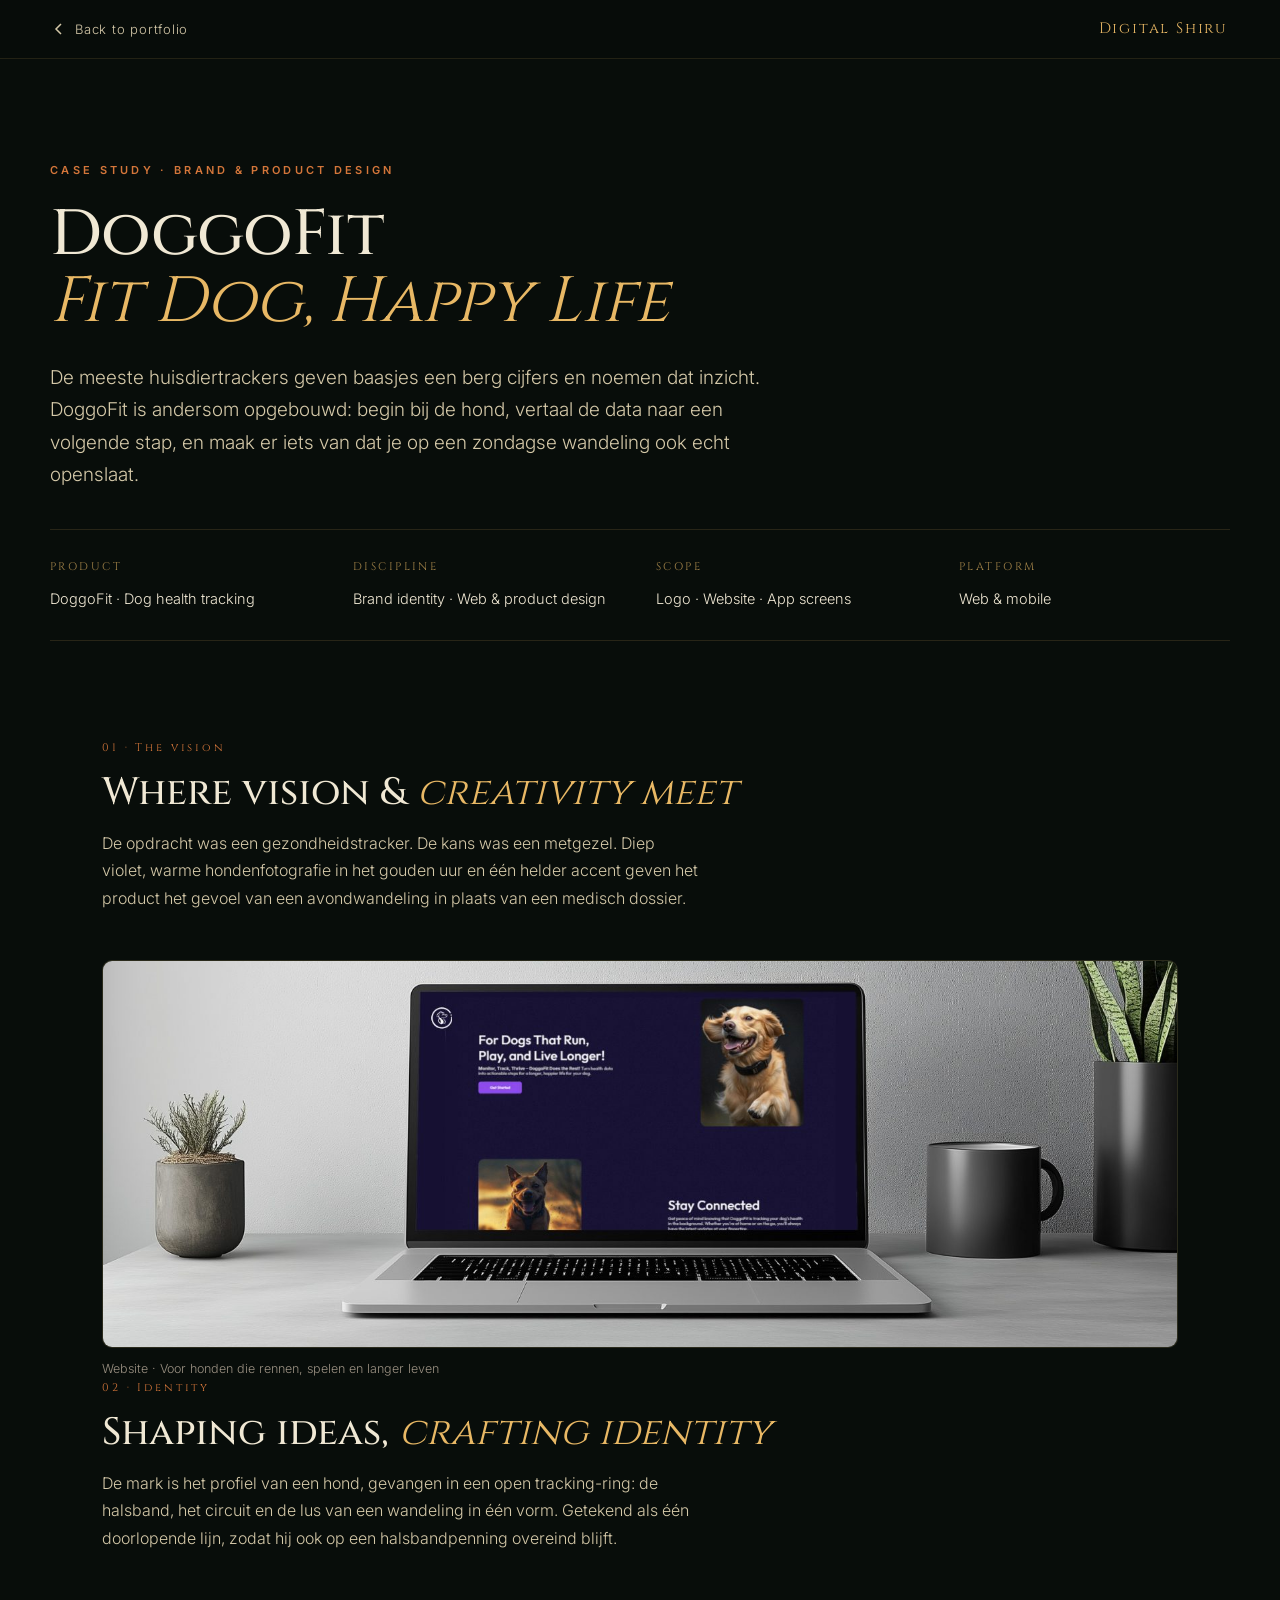
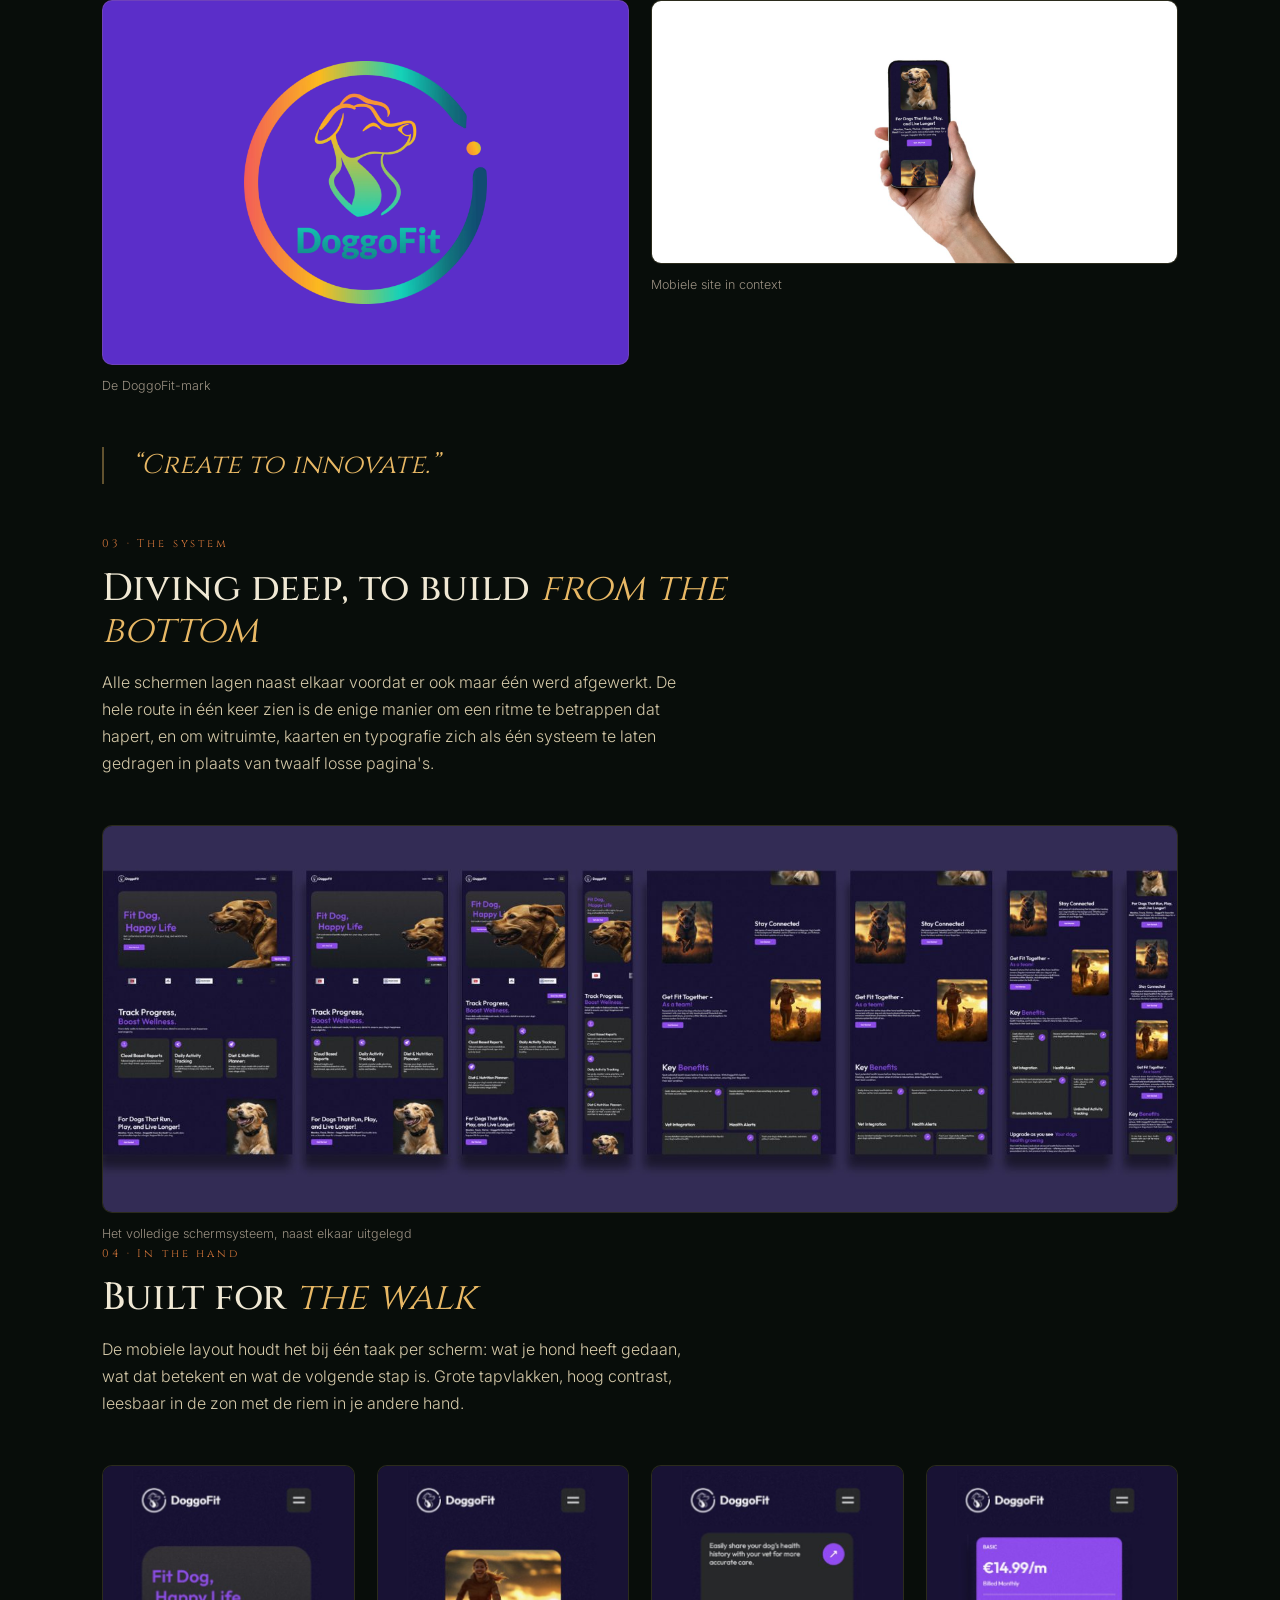
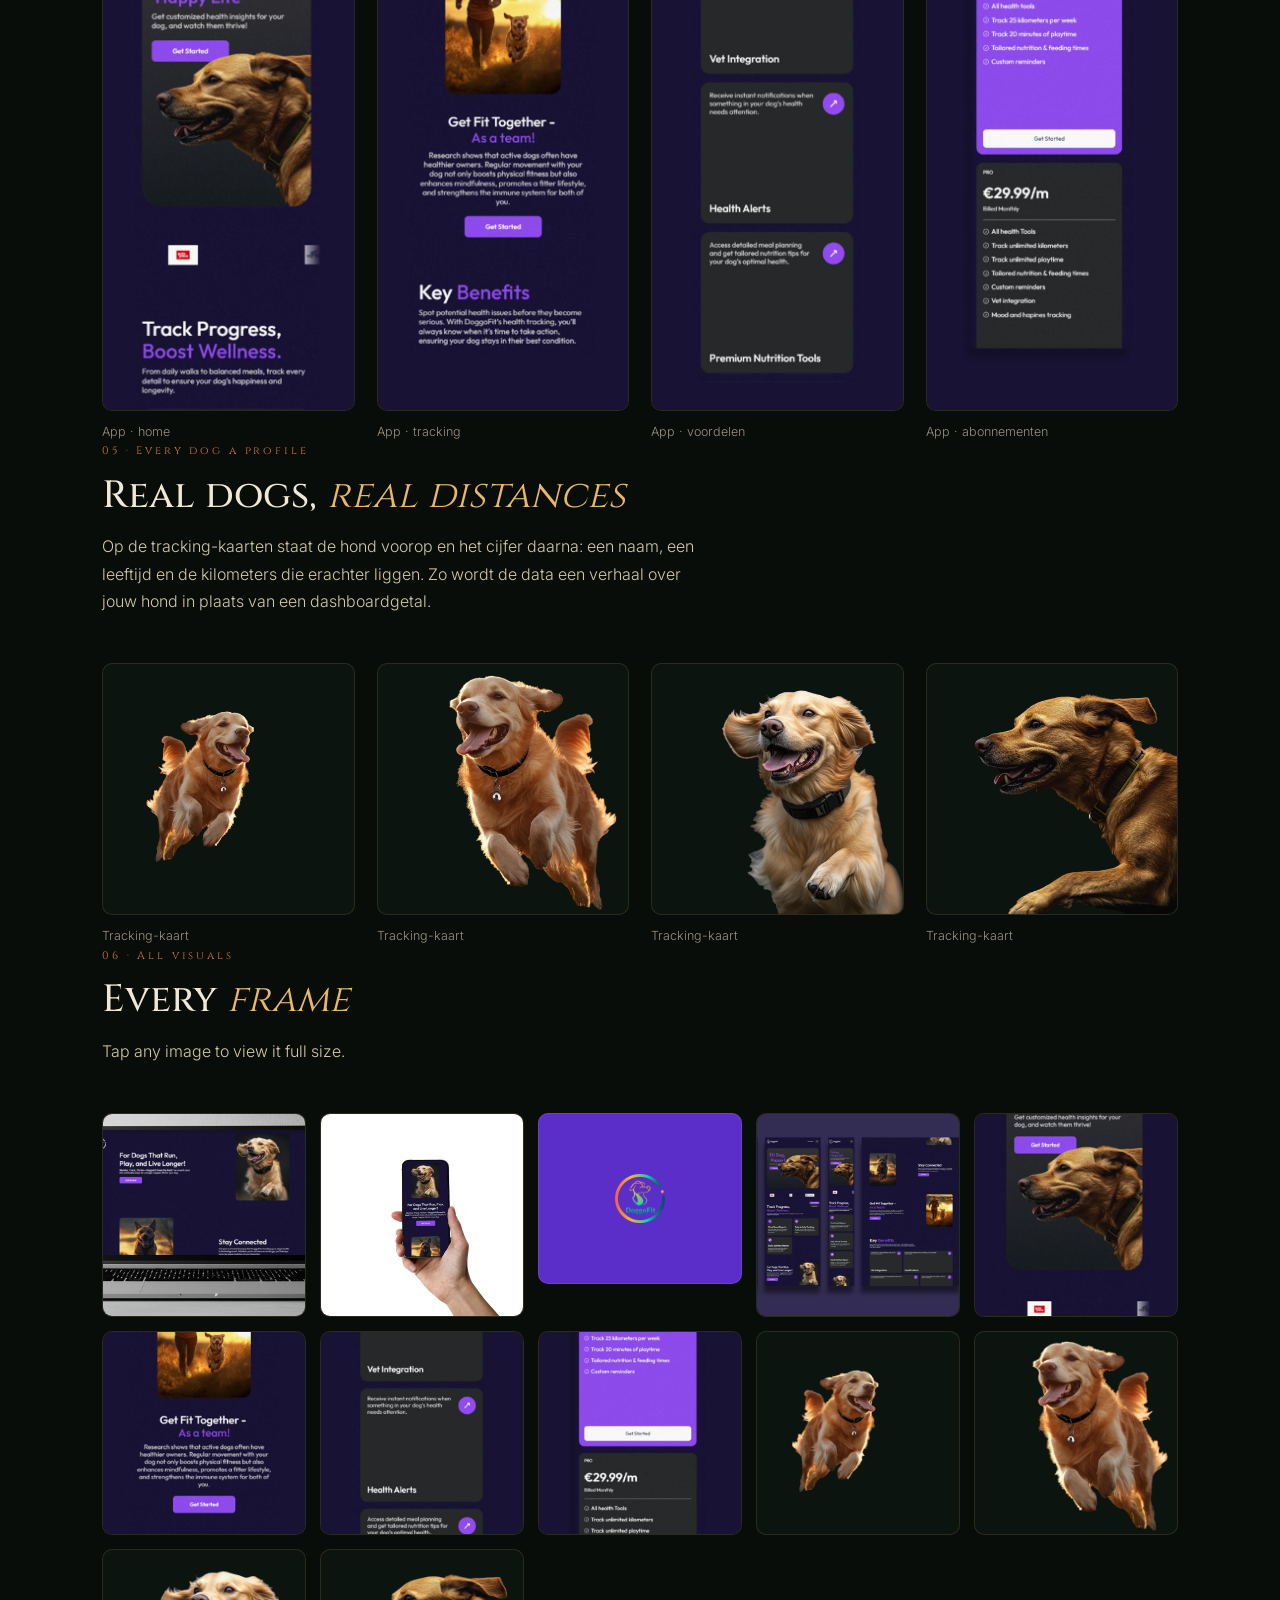
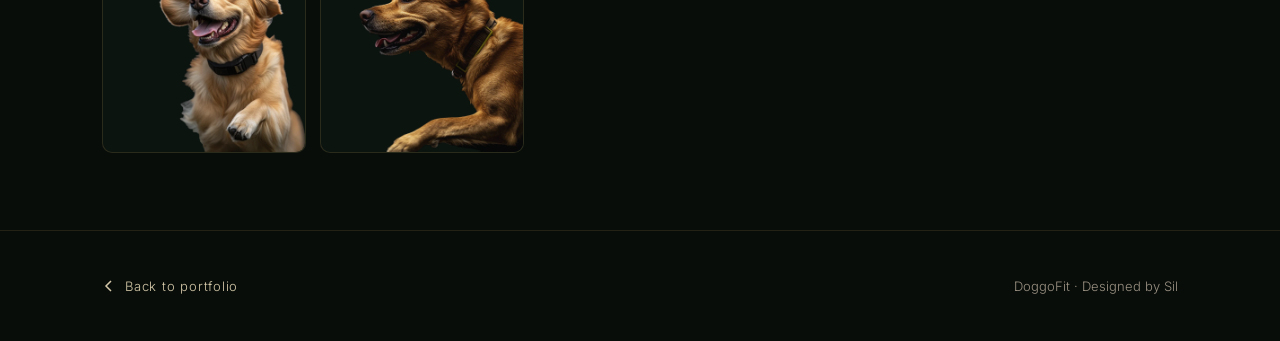
==== commit e110ee7c: "Translate the case-study prose to Dutch Same split as the homepage: descriptive copy goes Dutch, whi" ====
--- a/case-doggofit.html
+++ b/case-doggofit.html
@@ -1,5 +1,5 @@
 <!DOCTYPE html>
-<html lang="en">
+<html lang="nl">
 <head>
 <meta charset="UTF-8" />
 <meta name="viewport" content="width=device-width, initial-scale=1.0" />
@@ -8,6 +8,22 @@
   <link rel="apple-touch-icon" href="/apple-touch-icon.png" />
 <title>DoggoFit · Dog Health Tracking · Case Study · Digital Shiru</title>
 <meta name="description" content="Case study: brand and product design for DoggoFit, turning a dog's health data into something owners actually act on." />
+  <link rel="canonical" href="https://digitalshiru.netlify.app/case-doggofit.html" />
+  <meta property="og:type" content="article" />
+  <meta property="og:site_name" content="Digital Shiru" />
+  <meta property="og:locale" content="nl_NL" />
+  <meta property="og:title" content="DoggoFit · Dog Health Tracking · Case Study" />
+  <meta property="og:description" content="Merk- en productdesign voor DoggoFit: de gezondheidsdata van je hond vertaald naar iets waar baasjes echt iets aan hebben." />
+  <meta property="og:url" content="https://digitalshiru.netlify.app/case-doggofit.html" />
+  <meta property="og:image" content="https://digitalshiru.netlify.app/assets/images/og-doggofit.jpg" />
+  <meta property="og:image:width" content="1200" />
+  <meta property="og:image:height" content="630" />
+  <meta property="og:image:alt" content="DoggoFit · Dog Health Tracking · Case Study" />
+  <meta name="twitter:card" content="summary_large_image" />
+  <meta name="twitter:title" content="DoggoFit · Dog Health Tracking · Case Study" />
+  <meta name="twitter:description" content="Merk- en productdesign voor DoggoFit: de gezondheidsdata van je hond vertaald naar iets waar baasjes echt iets aan hebben." />
+  <meta name="twitter:image" content="https://digitalshiru.netlify.app/assets/images/og-doggofit.jpg" />
+  <meta name="theme-color" content="#080d0a" />
 <link rel="preconnect" href="https://fonts.googleapis.com" />
 <link rel="preconnect" href="https://fonts.gstatic.com" crossorigin />
 <link href="https://fonts.googleapis.com/css2?family=Cinzel:wght@400;500;700&family=Inter:wght@300;400;500;600&display=swap" rel="stylesheet" />
@@ -104,9 +120,9 @@
     <p class="eyebrow">Case Study · Brand &amp; Product Design</p>
     <h1>DoggoFit <br /><span class="accent">Fit Dog, Happy Life</span></h1>
     <p class="lede">
-      Most pet trackers hand owners a pile of numbers and call it insight. DoggoFit was built
-      the other way round: start from the dog, turn the data into a next step, and make the
-      whole thing feel like something you'd actually open on a Sunday walk.
+      De meeste huisdiertrackers geven baasjes een berg cijfers en noemen dat inzicht.
+      DoggoFit is andersom opgebouwd: begin bij de hond, vertaal de data naar een volgende
+      stap, en maak er iets van dat je op een zondagse wandeling ook echt openslaat.
     </p>
 
     <div class="meta">
@@ -123,9 +139,9 @@
       <span class="sec-num">01 · The vision</span>
       <h2>Where vision &amp; <span class="accent">creativity meet</span></h2>
       <p>
-        The brief was a health tracker. The opportunity was a companion. Deep violet, warm
-        golden-hour dog photography and a single bright accent give the product the feeling of
-        an evening walk rather than a medical chart.
+        De opdracht was een gezondheidstracker. De kans was een metgezel. Diep violet, warme
+        hondenfotografie in het gouden uur en één helder accent geven het product het gevoel van
+        een avondwandeling in plaats van een medisch dossier.
       </p>
     </div>
     <div class="grid g-1" id="g-vision"></div>
@@ -137,9 +153,9 @@
       <span class="sec-num">02 · Identity</span>
       <h2>Shaping ideas, <span class="accent">crafting identity</span></h2>
       <p>
-        The mark is a dog's profile caught inside an open tracking ring: the collar, the
-        circuit, the loop of a walk, all in one shape. Drawn as a single continuous line so it
-        survives being stamped on a collar tag.
+        De mark is het profiel van een hond, gevangen in een open tracking-ring: de halsband,
+        het circuit en de lus van een wandeling in één vorm. Getekend als één doorlopende lijn,
+        zodat hij ook op een halsbandpenning overeind blijft.
       </p>
     </div>
     <div class="grid g-2" id="g-identity"></div>
@@ -152,9 +168,10 @@
       <span class="sec-num">03 · The system</span>
       <h2>Diving deep, to build <span class="accent">from the bottom</span></h2>
       <p>
-        Every screen was laid out side by side before a single one was polished. Seeing the
-        whole journey at once is the only way to catch a rhythm that breaks, and to keep
-        spacing, cards and type behaving like one system instead of twelve pages.
+        Alle schermen lagen naast elkaar voordat er ook maar één werd afgewerkt. De hele route
+        in één keer zien is de enige manier om een ritme te betrappen dat hapert, en om
+        witruimte, kaarten en typografie zich als één systeem te laten gedragen in plaats van
+        twaalf losse pagina's.
       </p>
     </div>
     <div class="grid g-1" id="g-system"></div>
@@ -166,9 +183,9 @@
       <span class="sec-num">04 · In the hand</span>
       <h2>Built for <span class="accent">the walk</span></h2>
       <p>
-        The mobile layout keeps one job per screen: what your dog did, what it means, and what
-        to do next. Big tap targets, high contrast, readable in sunlight with a lead in the
-        other hand.
+        De mobiele layout houdt het bij één taak per scherm: wat je hond heeft gedaan, wat dat
+        betekent en wat de volgende stap is. Grote tapvlakken, hoog contrast, leesbaar in de zon
+        met de riem in je andere hand.
       </p>
     </div>
     <div class="grid g-4" id="g-app"></div>
@@ -180,9 +197,9 @@
       <span class="sec-num">05 · Every dog a profile</span>
       <h2>Real dogs, <span class="accent">real distances</span></h2>
       <p>
-        Tracking cards put the dog first and the number second: a name, an age, and the
-        kilometres behind them. It reframes the data as a story about your dog rather than a
-        dashboard metric.
+        Op de tracking-kaarten staat de hond voorop en het cijfer daarna: een naam, een leeftijd
+        en de kilometers die erachter liggen. Zo wordt de data een verhaal over jouw hond in
+        plaats van een dashboardgetal.
       </p>
     </div>
     <div class="grid g-4" id="g-cards"></div>
@@ -222,18 +239,18 @@
   'use strict';
   var DIR = 'assets/images/design/doggofit/';
   var shots = [
-    { f: '01-laptop.jpg',   c: 'Website · For dogs that run, play, and live longer' },
-    { f: '02-in-hand.jpg',  c: 'Mobile site in context' },
-    { f: '04-logo.webp',     c: 'The DoggoFit mark' },
-    { f: '03-screens.jpg',  c: 'The full screen system, laid out side by side' },
+    { f: '01-laptop.jpg',   c: 'Website · Voor honden die rennen, spelen en langer leven' },
+    { f: '02-in-hand.jpg',  c: 'Mobiele site in context' },
+    { f: '04-logo.webp',     c: 'De DoggoFit-mark' },
+    { f: '03-screens.jpg',  c: 'Het volledige schermsysteem, naast elkaar uitgelegd' },
     { f: '05-app-1.jpg',    c: 'App · home' },
     { f: '06-app-2.jpg',    c: 'App · tracking' },
-    { f: '07-app-3.jpg',    c: 'App · benefits' },
-    { f: '08-app-4.jpg',    c: 'App · plans' },
-    { f: '09-card-1.webp',   c: 'Tracking card' },
-    { f: '10-card-2.webp',   c: 'Tracking card' },
-    { f: '11-card-3.webp',   c: 'Tracking card' },
-    { f: '12-card-4.webp',   c: 'Tracking card' }
+    { f: '07-app-3.jpg',    c: 'App · voordelen' },
+    { f: '08-app-4.jpg',    c: 'App · abonnementen' },
+    { f: '09-card-1.webp',   c: 'Tracking-kaart' },
+    { f: '10-card-2.webp',   c: 'Tracking-kaart' },
+    { f: '11-card-3.webp',   c: 'Tracking-kaart' },
+    { f: '12-card-4.webp',   c: 'Tracking-kaart' }
   ];
   var groups = {
     'g-vision':   ['01-laptop.jpg'],
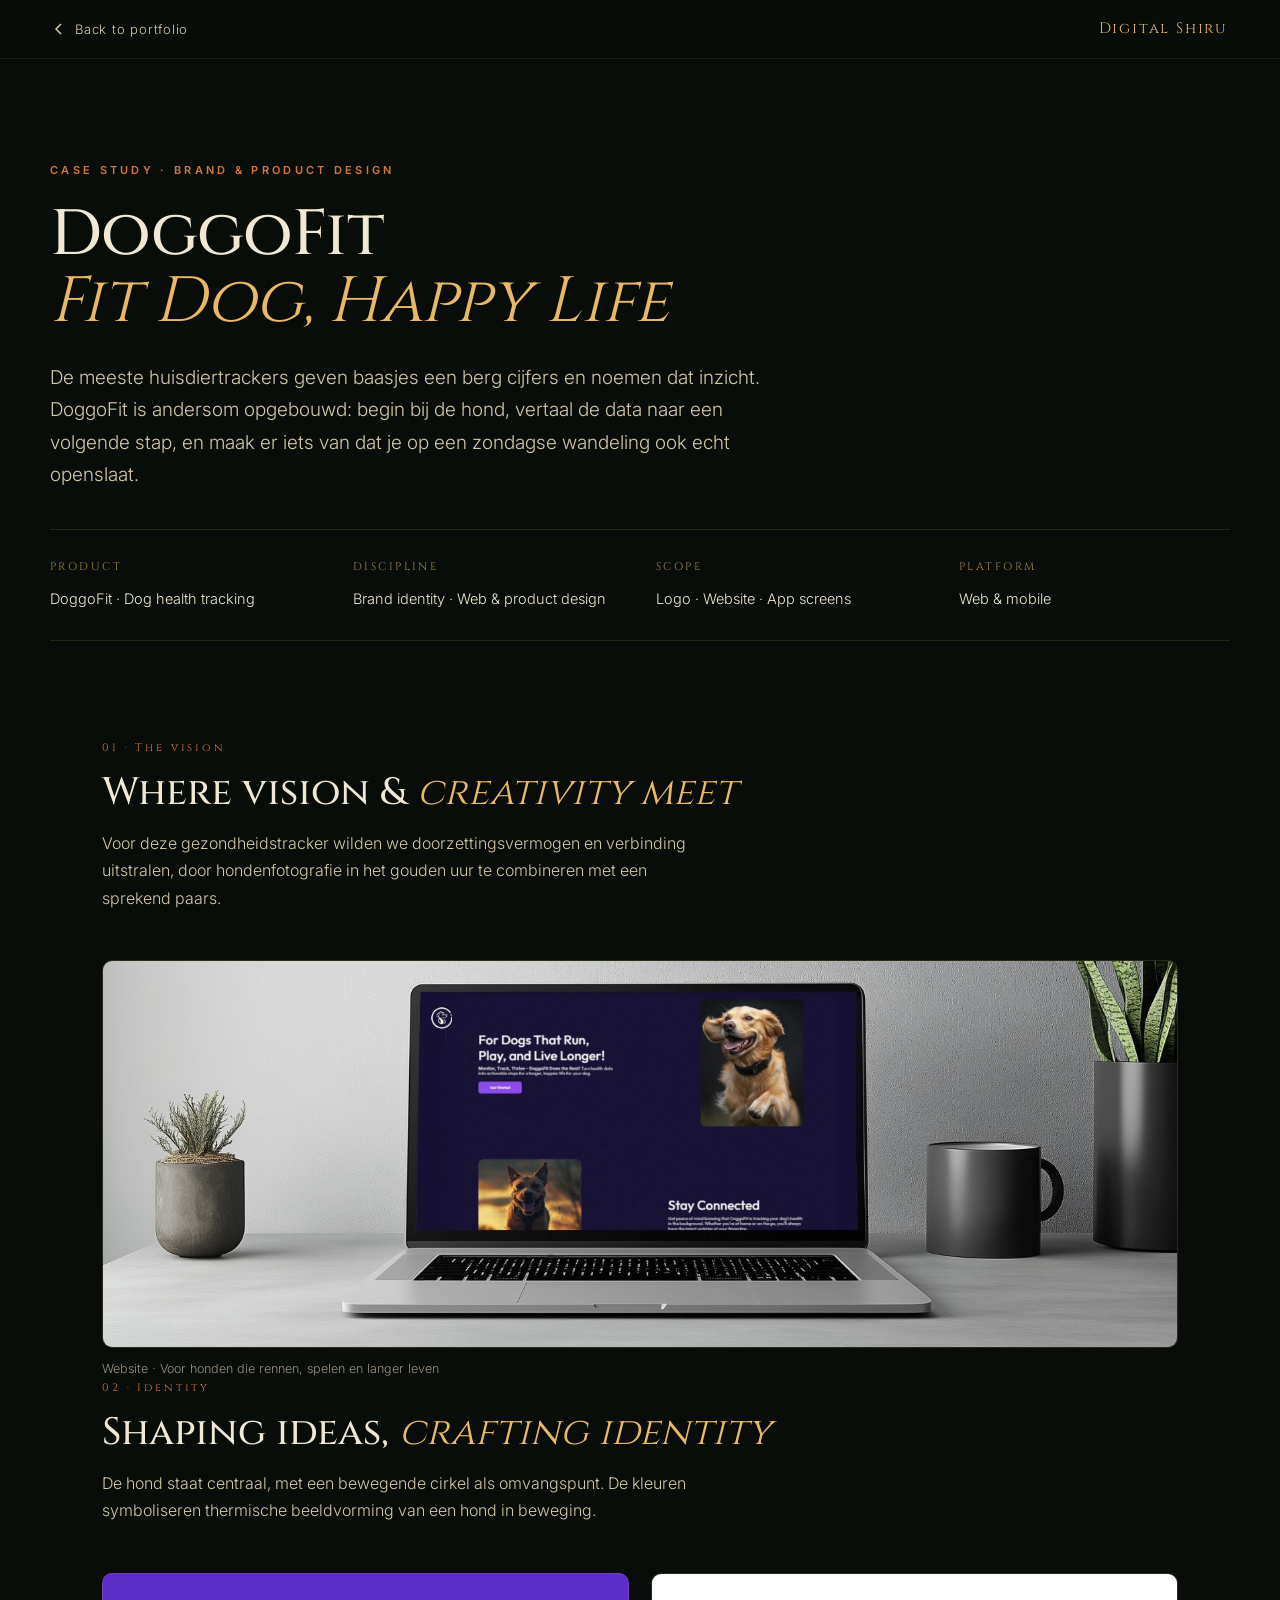
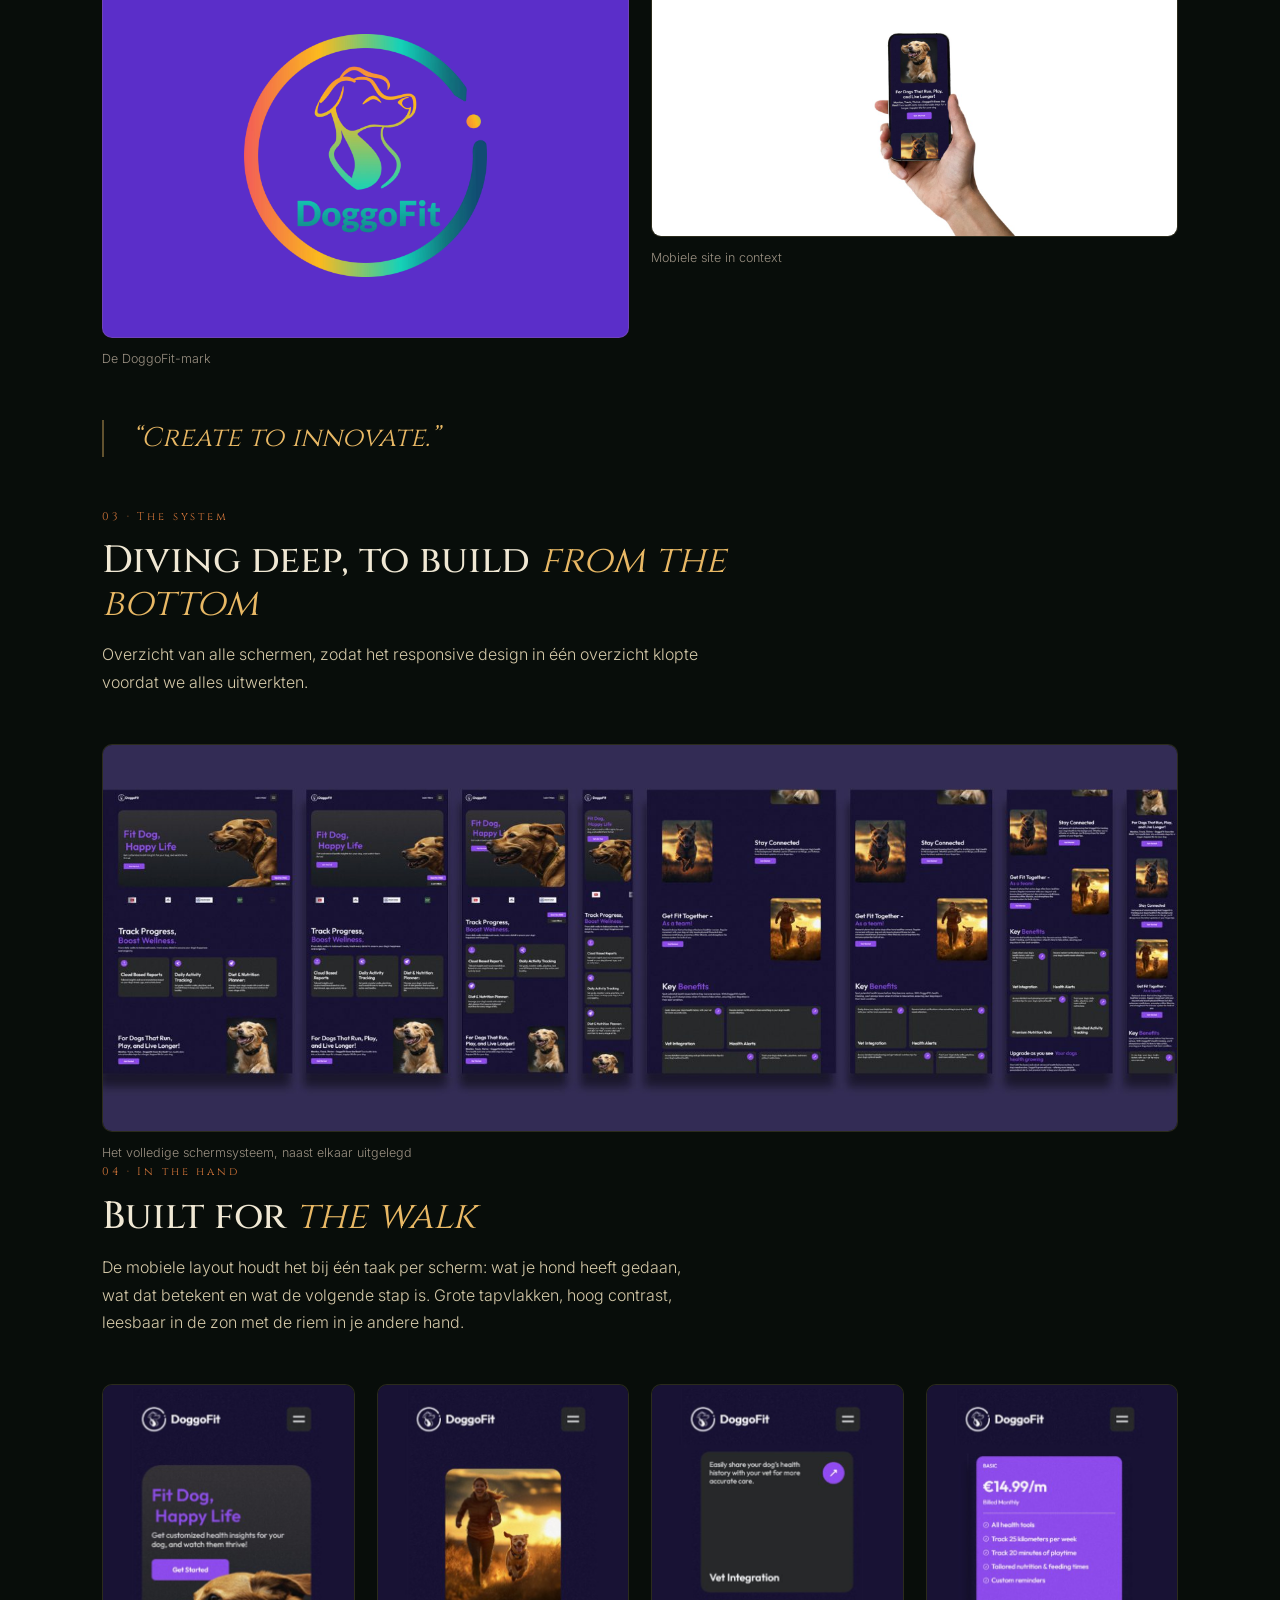
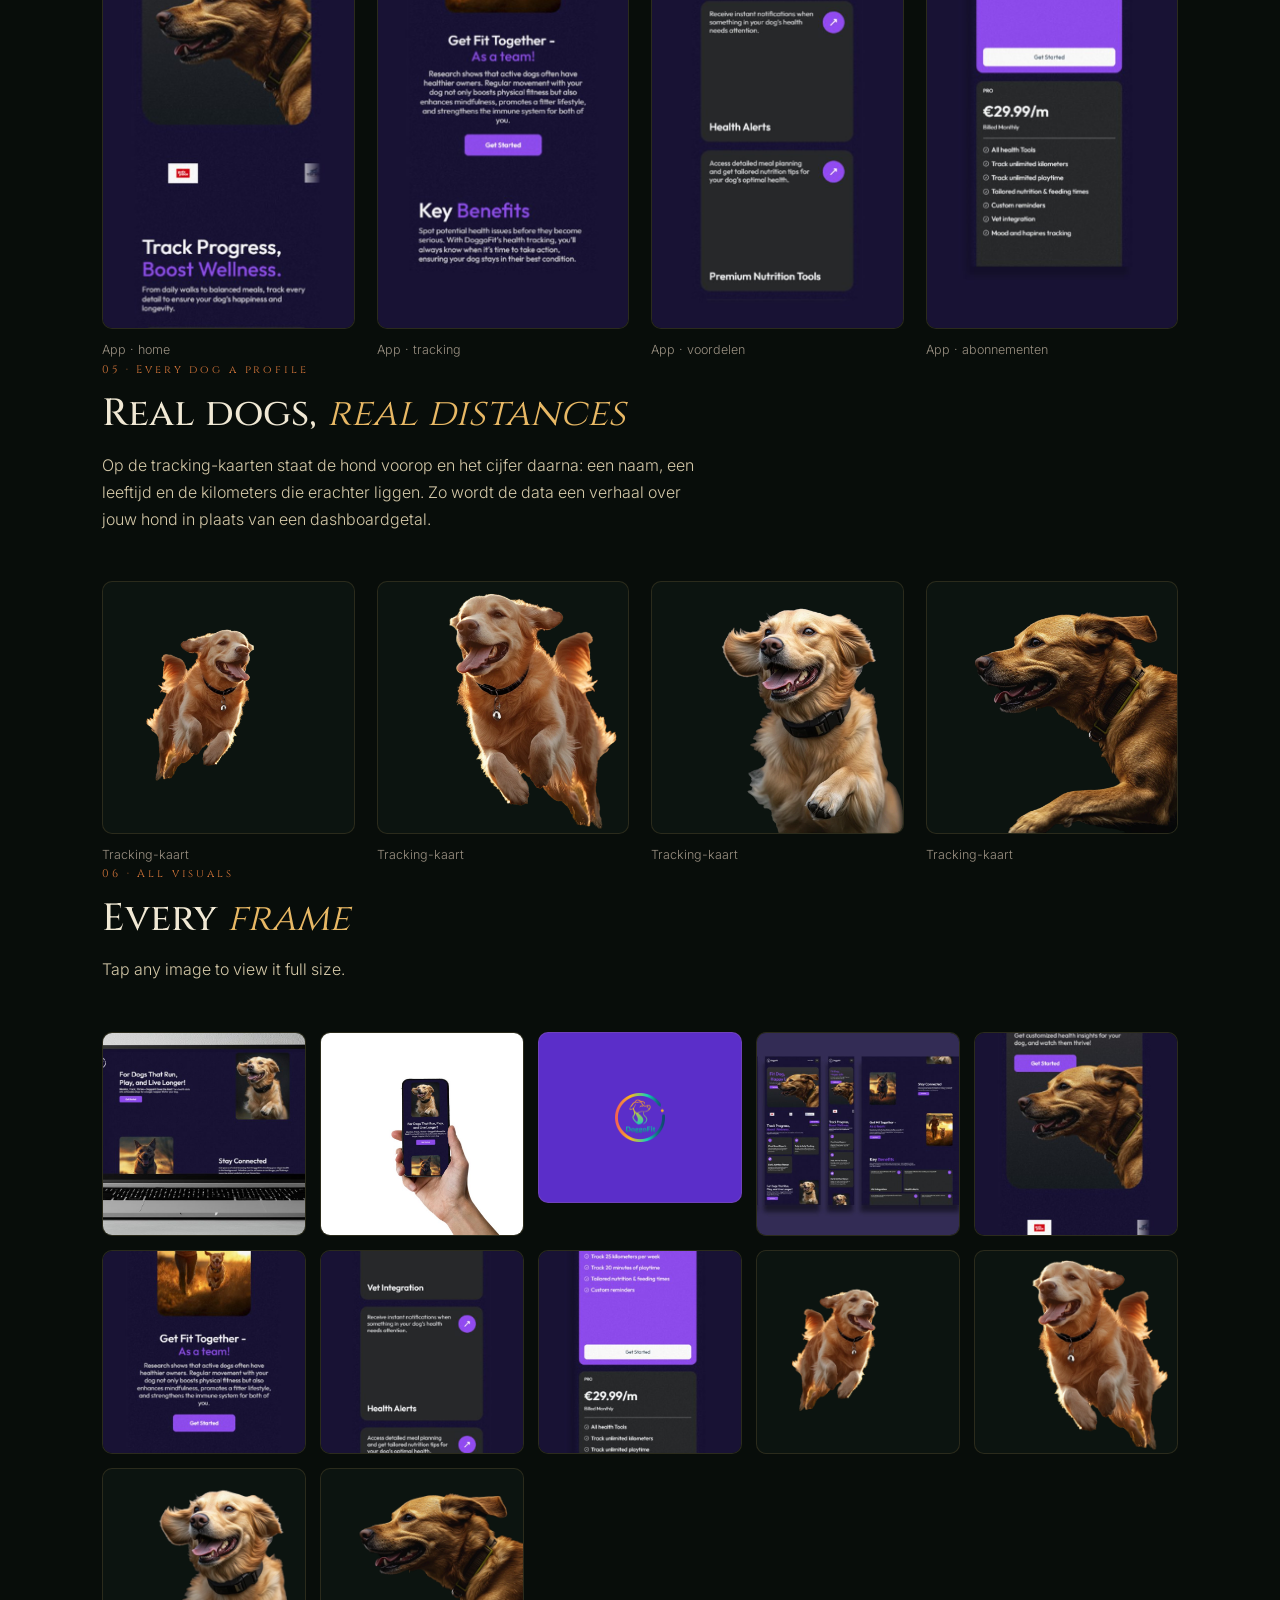
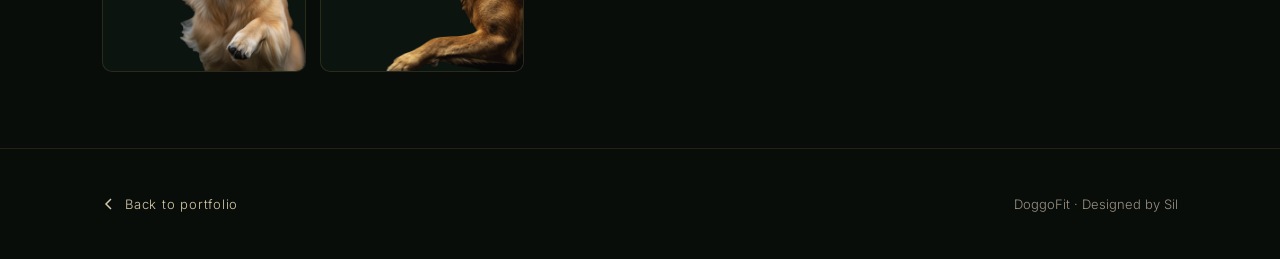
==== commit 92ab3e86: "Apply Sil's copy updates across deploys, ledes and two case studies Deployed Systems: new descriptio" ====
--- a/case-doggofit.html
+++ b/case-doggofit.html
@@ -139,9 +139,8 @@
       <span class="sec-num">01 · The vision</span>
       <h2>Where vision &amp; <span class="accent">creativity meet</span></h2>
       <p>
-        De opdracht was een gezondheidstracker. De kans was een metgezel. Diep violet, warme
-        hondenfotografie in het gouden uur en één helder accent geven het product het gevoel van
-        een avondwandeling in plaats van een medisch dossier.
+        Voor deze gezondheidstracker wilden we doorzettingsvermogen en verbinding uitstralen, door
+        hondenfotografie in het gouden uur te combineren met een sprekend paars.
       </p>
     </div>
     <div class="grid g-1" id="g-vision"></div>
@@ -153,9 +152,8 @@
       <span class="sec-num">02 · Identity</span>
       <h2>Shaping ideas, <span class="accent">crafting identity</span></h2>
       <p>
-        De mark is het profiel van een hond, gevangen in een open tracking-ring: de halsband,
-        het circuit en de lus van een wandeling in één vorm. Getekend als één doorlopende lijn,
-        zodat hij ook op een halsbandpenning overeind blijft.
+        De hond staat centraal, met een bewegende cirkel als omvangspunt. De kleuren symboliseren
+        thermische beeldvorming van een hond in beweging.
       </p>
     </div>
     <div class="grid g-2" id="g-identity"></div>
@@ -168,10 +166,8 @@
       <span class="sec-num">03 · The system</span>
       <h2>Diving deep, to build <span class="accent">from the bottom</span></h2>
       <p>
-        Alle schermen lagen naast elkaar voordat er ook maar één werd afgewerkt. De hele route
-        in één keer zien is de enige manier om een ritme te betrappen dat hapert, en om
-        witruimte, kaarten en typografie zich als één systeem te laten gedragen in plaats van
-        twaalf losse pagina's.
+        Overzicht van alle schermen, zodat het responsive design in één overzicht klopte voordat
+        we alles uitwerkten.
       </p>
     </div>
     <div class="grid g-1" id="g-system"></div>
